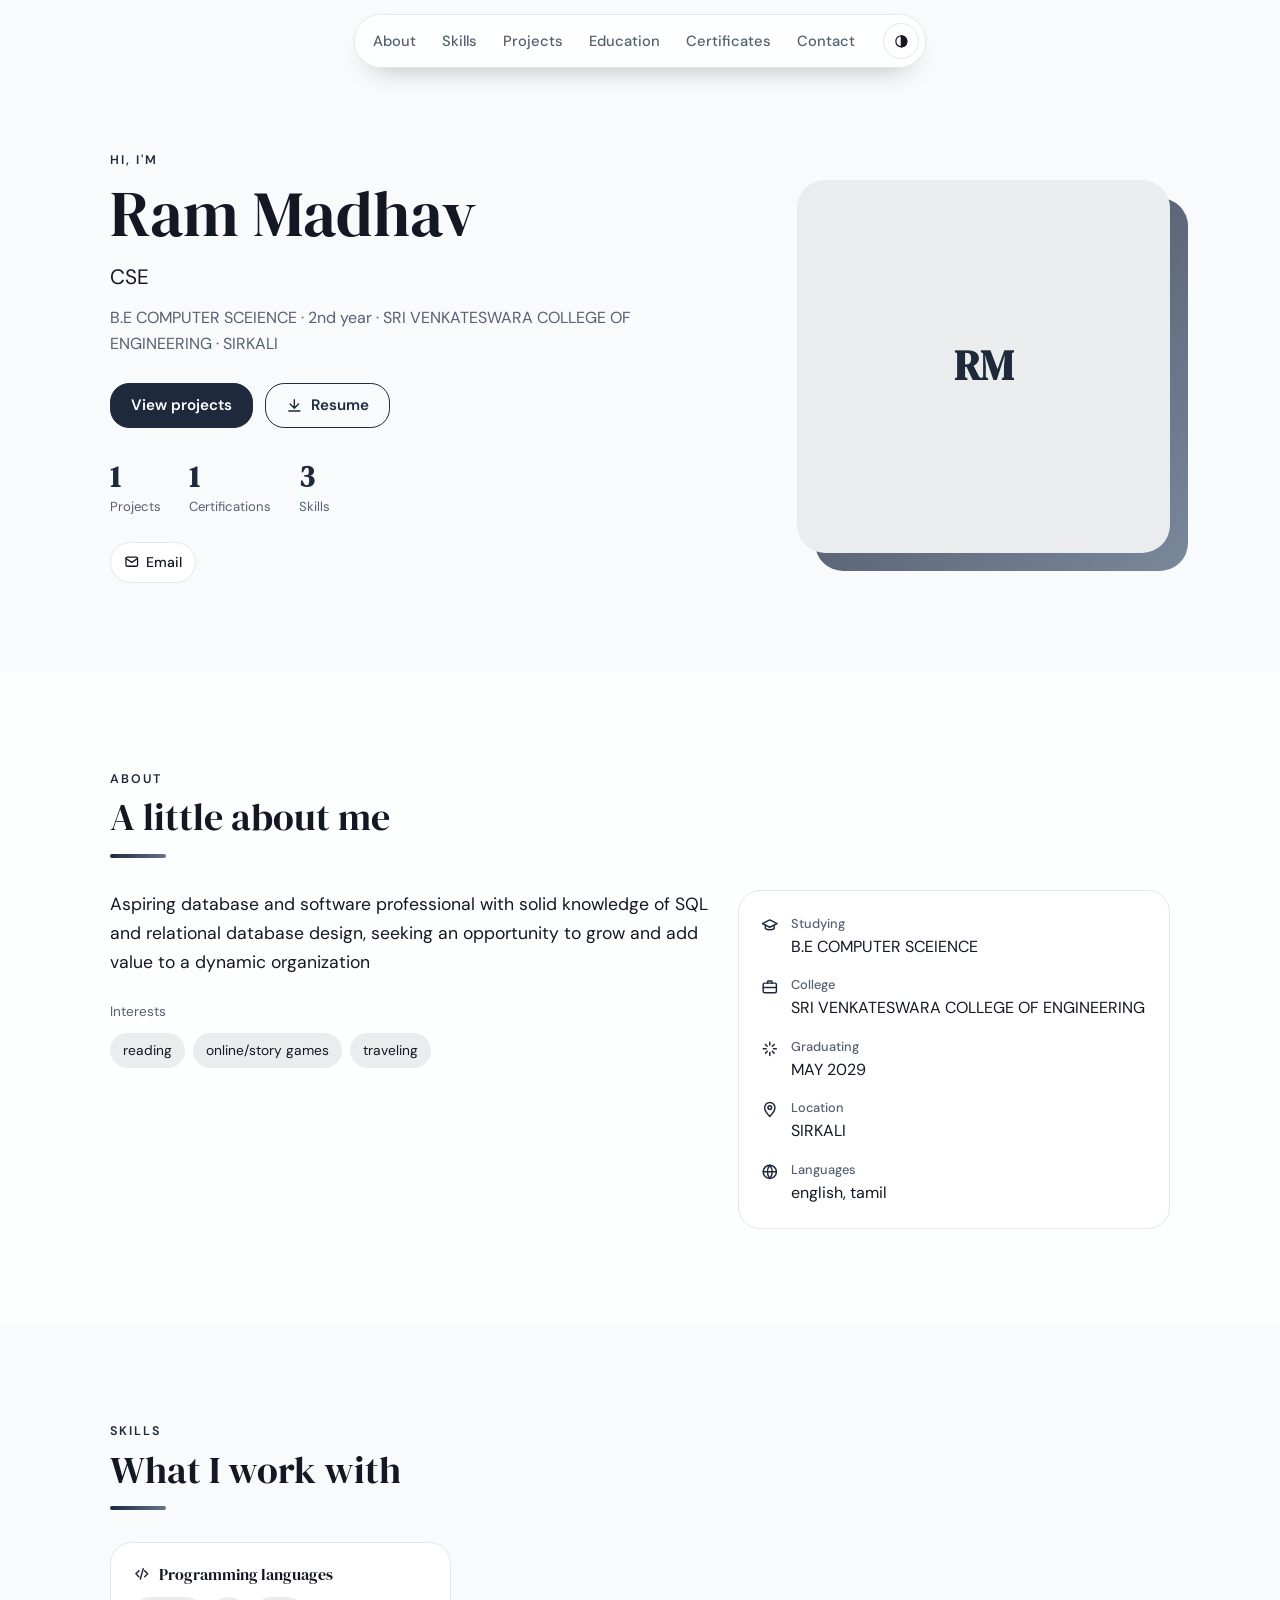
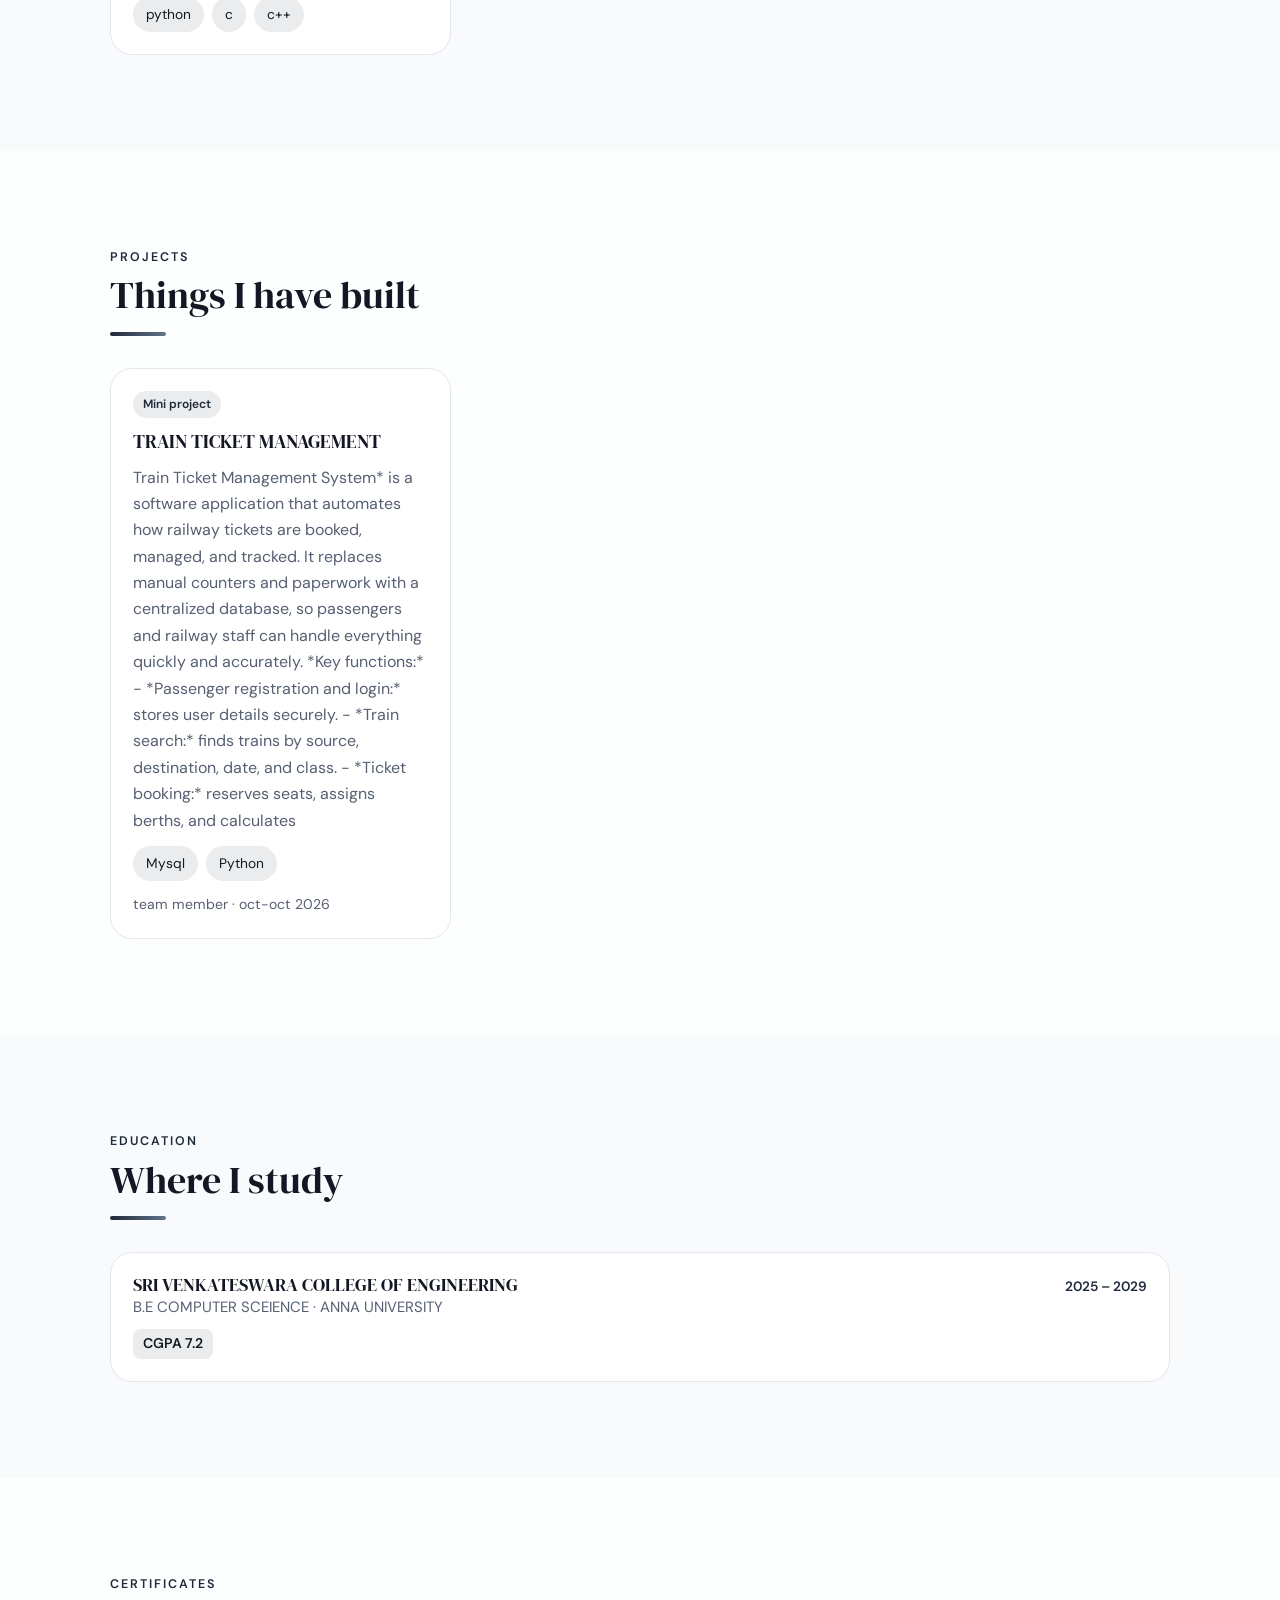
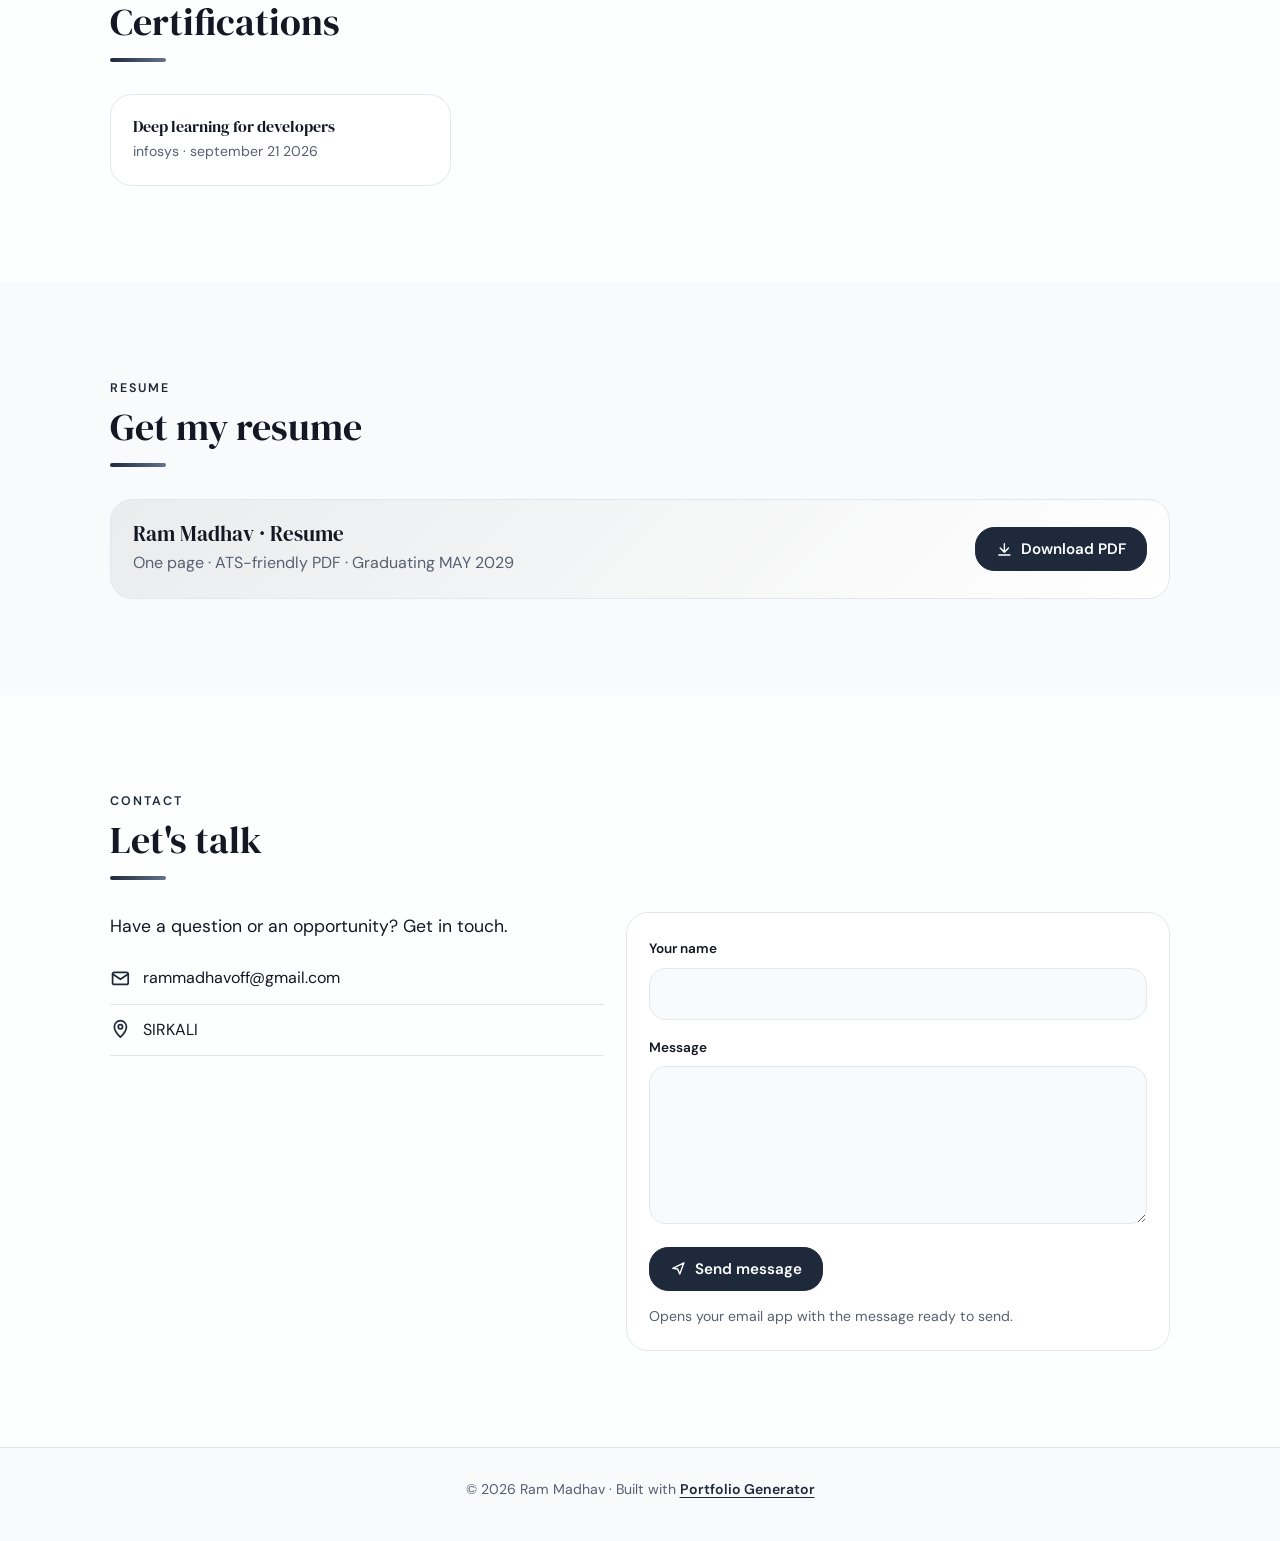
==== index.html @ f1095f07 "Add files via upload" ====
<!doctype html>
<html lang="en">
<head>
<meta charset="utf-8">
<meta name="viewport" content="width=device-width,initial-scale=1">
<title>Ram Madhav · Portfolio</title>
<meta name="description" content="CSE">
<meta name="author" content="Ram Madhav">
<meta property="og:type" content="website">
<meta property="og:title" content="Ram Madhav · Portfolio">
<meta property="og:description" content="CSE">
<meta property="og:url" content="https://mrrammadhav.github.io/portfolio/">
<link rel="canonical" href="https://mrrammadhav.github.io/portfolio/">
<meta name="theme-color" content="#1e293b">
<meta name="color-scheme" content="light">
<link rel="icon" href="data:image/svg+xml,%3Csvg%20xmlns%3D%22http%3A%2F%2Fwww.w3.org%2F2000%2Fsvg%22%20viewBox%3D%220%200%2064%2064%22%3E%3Crect%20width%3D%2264%22%20height%3D%2264%22%20rx%3D%2216%22%20fill%3D%22%231e293b%22%2F%3E%3Ctext%20x%3D%2232%22%20y%3D%2245%22%20font-family%3D%22Arial%2Csans-serif%22%20font-size%3D%2236%22%20font-weight%3D%22800%22%20fill%3D%22%23fff%22%20text-anchor%3D%22middle%22%3ER%3C%2Ftext%3E%3C%2Fsvg%3E">
<link rel="preconnect" href="https://fonts.googleapis.com">
<link rel="preconnect" href="https://fonts.gstatic.com" crossorigin>
<link rel="stylesheet" href="https://fonts.googleapis.com/css2?family=DM+Serif+Display&family=DM+Sans:wght@400;500;600;700&display=swap">
<link rel="stylesheet" href="css/style.css">
</head>
<body class="L-split N-pill A-tilt F-classic">
<header class="nav" id="nav"><a class="brand" href="#home">Ram Madhav</a><nav class="links" aria-label="Sections"><a href="#about"><svg class="i" viewBox="0 0 24 24" aria-hidden="true"><circle cx="12" cy="8" r="4"/><path d="M4 21c1.5-4 4.5-6 8-6s6.5 2 8 6"/></svg><span>About</span></a><a href="#skills"><svg class="i" viewBox="0 0 24 24" aria-hidden="true"><path d="M12 3v4M12 17v4M3 12h4M17 12h4M6 6l2.5 2.5M15.5 15.5L18 18M18 6l-2.5 2.5M8.5 15.5L6 18"/></svg><span>Skills</span></a><a href="#projects"><svg class="i" viewBox="0 0 24 24" aria-hidden="true"><path d="M3 7a2 2 0 0 1 2-2h4l2 2h8a2 2 0 0 1 2 2v8a2 2 0 0 1-2 2H5a2 2 0 0 1-2-2z"/></svg><span>Projects</span></a><a href="#education"><svg class="i" viewBox="0 0 24 24" aria-hidden="true"><path d="M2 9l10-5 10 5-10 5z"/><path d="M6 11v5c3 2 9 2 12 0v-5"/></svg><span>Education</span></a><a href="#certifications"><svg class="i" viewBox="0 0 24 24" aria-hidden="true"><circle cx="12" cy="9" r="6"/><path d="M8.5 14L7 22l5-3 5 3-1.5-8"/></svg><span>Certificates</span></a><a href="#contact"><svg class="i" viewBox="0 0 24 24" aria-hidden="true"><rect x="3" y="5" width="18" height="14" rx="2"/><path d="M3 7l9 6 9-6"/></svg><span>Contact</span></a></nav><div class="tools"><button class="ib tt" id="themeToggle" type="button" aria-label="Switch light or dark mode" title="Light / dark"><svg class="i" viewBox="0 0 24 24" aria-hidden="true"><circle cx="12" cy="12" r="9"/><path d="M12 3a9 9 0 0 1 0 18z" fill="currentColor"/></svg></button><button class="ib burger" id="burger" type="button" aria-label="Open menu" aria-expanded="false"><svg class="i" viewBox="0 0 24 24" aria-hidden="true"><path d="M4 7h16M4 12h16M4 17h16"/></svg></button></div></header>
<section id="home" class="hero"><div class="wrap hero-inner"><div class="hero-photo rv"><span class="initials">RM</span></div><div class="hero-text rv"><p class="eyebrow">Hi, I'm</p><h1>Ram Madhav</h1><p class="headline">CSE</p><p class="meta">B.E COMPUTER SCEIENCE · 2nd year · SRI VENKATESWARA COLLEGE OF ENGINEERING · SIRKALI</p><div class="ctas"><a class="btn primary" href="#projects">View projects</a><a class="btn ghost" href="assets/resume/Ram_Madhav_Resume.pdf" download><svg class="i" viewBox="0 0 24 24" aria-hidden="true"><path d="M12 4v12M6 10l6 6 6-6M4 20h16"/></svg>Resume</a></div></div><div class="hero-stats rv"><div class="stat"><b>1</b><span>Projects</span></div><div class="stat"><b>1</b><span>Certifications</span></div><div class="stat"><b>3</b><span>Skills</span></div></div><div class="hero-social rv"><a class="social" href="mailto:rammadhavoff@gmail.com" aria-label="Email"><svg class="i" viewBox="0 0 24 24" aria-hidden="true"><rect x="3" y="5" width="18" height="14" rx="2"/><path d="M3 7l9 6 9-6"/></svg><span>Email</span></a></div></div></section>
<main class="content">
<section id="about" class="sec"><div class="wrap"><div class="sh rv"><p class="eyebrow">About</p><h2>A little about me</h2></div><div class="sb"><div class="about"><div class="rv"><p class="lead">Aspiring database and software professional with solid knowledge of SQL and relational database design, seeking an opportunity to grow and add value to a dynamic organization</p><p class="label">Interests</p><ul class="chips"><li>reading</li><li>online/story games</li><li>traveling</li></ul></div><div class="card facts rv"><div class="fact"><svg class="i" viewBox="0 0 24 24" aria-hidden="true"><path d="M2 9l10-5 10 5-10 5z"/><path d="M6 11v5c3 2 9 2 12 0v-5"/></svg><div><b>Studying</b>B.E COMPUTER SCEIENCE</div></div><div class="fact"><svg class="i" viewBox="0 0 24 24" aria-hidden="true"><rect x="3" y="7" width="18" height="13" rx="2"/><path d="M9 7V5a1 1 0 0 1 1-1h4a1 1 0 0 1 1 1v2M3 13h18"/></svg><div><b>College</b>SRI VENKATESWARA COLLEGE OF ENGINEERING</div></div><div class="fact"><svg class="i" viewBox="0 0 24 24" aria-hidden="true"><path d="M12 3v4M12 17v4M3 12h4M17 12h4M6 6l2.5 2.5M15.5 15.5L18 18M18 6l-2.5 2.5M8.5 15.5L6 18"/></svg><div><b>Graduating</b>MAY 2029</div></div><div class="fact"><svg class="i" viewBox="0 0 24 24" aria-hidden="true"><path d="M12 21s-7-6.5-7-12a7 7 0 0 1 14 0c0 5.5-7 12-7 12z"/><circle cx="12" cy="9" r="2.5"/></svg><div><b>Location</b>SIRKALI</div></div><div class="fact"><svg class="i" viewBox="0 0 24 24" aria-hidden="true"><circle cx="12" cy="12" r="9"/><path d="M3 12h18M12 3a14 14 0 0 1 0 18M12 3a14 14 0 0 0 0 18"/></svg><div><b>Languages</b>english, tamil</div></div></div></div></div></div></section>
<section id="skills" class="sec"><div class="wrap"><div class="sh rv"><p class="eyebrow">Skills</p><h2>What I work with</h2></div><div class="sb"><div class="skillgroups"><div class="card rv"><h3><svg class="i" viewBox="0 0 24 24" aria-hidden="true"><path d="M8 8l-4 4 4 4M16 8l4 4-4 4M14 5l-4 14"/></svg>Programming languages</h3><ul class="chips"><li>python</li><li>c</li><li>c++</li></ul></div></div></div></div></section>
<section id="projects" class="sec"><div class="wrap"><div class="sh rv"><p class="eyebrow">Projects</p><h2>Things I have built</h2></div><div class="sb"><div class="grid"><article class="card proj rv" data-cat="mini-project"><div class="proj-top"><span class="tag">Mini project</span></div><h3>TRAIN TICKET MANAGEMENT</h3><p class="muted">Train Ticket Management System* is a software application that automates how railway tickets are booked, managed, and tracked. It replaces manual counters and paperwork with a centralized database, so passengers and railway staff can handle everything quickly and accurately.

*Key functions:*
- *Passenger registration and login:* stores user details securely.
- *Train search:* finds trains by source, destination, date, and class.
- *Ticket booking:* reserves seats, assigns berths, and calculates</p><ul class="chips"><li>Mysql</li><li>Python</li></ul><p class="small muted">team member · oct-oct 2026</p></article></div></div></div></section>
<section id="education" class="sec"><div class="wrap"><div class="sh rv"><p class="eyebrow">Education</p><h2>Where I study</h2></div><div class="sb"><div class="list"><article class="card entry rv"><div class="entry-head"><div><h3>SRI VENKATESWARA COLLEGE OF ENGINEERING</h3><p class="org">B.E COMPUTER SCEIENCE · ANNA UNIVERSITY</p></div><span class="when">2025 – 2029</span></div><span class="score">CGPA 7.2</span></article></div></div></div></section>
<section id="certifications" class="sec"><div class="wrap"><div class="sh rv"><p class="eyebrow">Certificates</p><h2>Certifications</h2></div><div class="sb"><div class="grid"><article class="card cert rv"><h3>Deep learning for developers</h3><p class="small muted">infosys · september 21 2026</p></article></div></div></div></section>
<section id="resume" class="sec"><div class="wrap"><div class="sh rv"><p class="eyebrow">Resume</p><h2>Get my resume</h2></div><div class="sb"><div class="card resume-card rv"><div><h3>Ram Madhav · Resume</h3><p class="muted">One page · ATS-friendly PDF · Graduating MAY 2029</p></div><div class="ctas" style="margin:0"><a class="btn primary" href="assets/resume/Ram_Madhav_Resume.pdf" download><svg class="i" viewBox="0 0 24 24" aria-hidden="true"><path d="M12 4v12M6 10l6 6 6-6M4 20h16"/></svg>Download PDF</a></div></div></div></div></section>
<section id="contact" class="sec"><div class="wrap"><div class="sh rv"><p class="eyebrow">Contact</p><h2>Let's talk</h2></div><div class="sb"><div class="contact"><div class="rv"><p class="lead" style="margin-bottom:12px">Have a question or an opportunity? Get in touch.</p><div class="cline"><svg class="i" viewBox="0 0 24 24" aria-hidden="true"><rect x="3" y="5" width="18" height="14" rx="2"/><path d="M3 7l9 6 9-6"/></svg><span><a href="mailto:rammadhavoff@gmail.com">rammadhavoff@gmail.com</a></span></div><div class="cline"><svg class="i" viewBox="0 0 24 24" aria-hidden="true"><path d="M12 21s-7-6.5-7-12a7 7 0 0 1 14 0c0 5.5-7 12-7 12z"/><circle cx="12" cy="9" r="2.5"/></svg><span>SIRKALI</span></div></div><form class="card cf rv" id="cform" data-to="rammadhavoff@gmail.com"><div><label for="cf-n">Your name</label><input id="cf-n" name="name" autocomplete="name" required></div><div><label for="cf-m">Message</label><textarea id="cf-m" name="message" rows="5" required></textarea></div><button class="btn primary" type="submit"><svg class="i" viewBox="0 0 24 24" aria-hidden="true"><path d="M4 12l16-8-6 16-3-7z"/></svg>Send message</button><p class="small muted">Opens your email app with the message ready to send.</p></form></div></div></div></section>
</main>
<footer class="foot"><div class="wrap">© <span id="yr"></span> Ram Madhav · Built with <a href="https://hemasri-kalaiselvan.github.io/portfolio-generator/" target="_blank" rel="noopener">Portfolio Generator</a></div></footer>
<a href="#home" class="totop" id="totop" aria-label="Back to top"><svg class="i" viewBox="0 0 24 24" aria-hidden="true"><path d="M12 19V5M6 11l6-6 6 6"/></svg></a>
<script src="js/main.js"></script>

</body>
</html>
---- css/style.css ----
/* Ram Madhav · Portfolio · design split.slate.classic.pill.tilt */
:root{--hf:'DM Serif Display',system-ui,sans-serif;--bf:'DM Sans',system-ui,sans-serif;--hw:400;--track:0;--hcase:none;--radius:16px;--accent:#1e293b;--accent2:#64748b;--bg:#f8fafc;--surface:#ffffff;--text:#141824;--muted:#566072;--line:#e3e6ef;--on-accent:#ffffff;--soft:color-mix(in srgb,var(--accent) 9%,var(--surface));color-scheme:light;}
:root[data-theme="dark"]{--accent:#e2e8f0;--accent2:#94a3b8;--bg:#0b0f17;--surface:#161c28;--text:#eceef7;--muted:#a3aabd;--line:rgba(255,255,255,.10);--on-accent:#0b0f17;--soft:color-mix(in srgb,var(--accent) 16%,var(--surface));color-scheme:dark;}

*{box-sizing:border-box}
html{scroll-behavior:smooth;-webkit-text-size-adjust:100%}
body{margin:0;background:var(--bg);color:var(--text);font:16px/1.65 var(--bf);transition:background-color .3s,color .3s}
body.lock{overflow:hidden}
img{max-width:100%;display:block}
a{color:inherit;text-decoration:none}
h1,h2,h3,p,li,.org,.when,.tag,.social span,.chips li,.hl-item b{overflow-wrap:anywhere}
h1,h2,h3{font-family:var(--hf);font-weight:var(--hw);letter-spacing:var(--track);line-height:1.15;margin:0}
p{margin:0}
.i{width:1.1em;height:1.1em;fill:none;stroke:currentColor;stroke-width:2;stroke-linecap:round;stroke-linejoin:round;flex:none;transition:transform .25s}
.wrap{max-width:1100px;margin:0 auto;padding:0 20px}
section{scroll-margin-top:76px}
.sec{padding:clamp(56px,9vw,96px) 0}
.sh{margin-bottom:32px}
.eyebrow{font-size:.78rem;font-weight:600;letter-spacing:.16em;text-transform:uppercase;color:var(--accent)}
.sh h2{font-size:clamp(1.7rem,4vw,2.4rem);margin-top:6px;text-transform:var(--hcase)}
.muted{color:var(--muted)}
.small{font-size:.88rem}
.lead{font-size:1.1rem}
.card{position:relative;background:var(--surface);border:1px solid var(--line);border-radius:var(--radius);padding:22px;transition:transform .3s,box-shadow .3s,border-color .3s,background-color .3s}
.grid{display:grid;grid-template-columns:repeat(auto-fill,minmax(min(100%,300px),1fr));gap:18px}
.chips{display:flex;flex-wrap:wrap;gap:8px;list-style:none;padding:0;margin:0}
.chips li{padding:5px 12px;border-radius:999px;background:var(--soft);font-size:.86rem;border:1px solid transparent;transition:.25s}
.btn{position:relative;overflow:hidden;display:inline-flex;align-items:center;gap:8px;padding:12px 20px;border-radius:calc(var(--radius) * .6 + 6px);font:600 .95rem/1.2 var(--bf);border:1.5px solid var(--accent);cursor:pointer;transition:transform .2s,box-shadow .25s,background-color .25s,color .25s}
.btn.primary{background:var(--accent);color:var(--on-accent)}
.btn.ghost{background:transparent;color:var(--accent)}
.btn:active{transform:scale(.97)}
.ripple{position:absolute;width:12px;height:12px;border-radius:50%;background:currentColor;opacity:.35;transform:translate(-50%,-50%) scale(0);animation:rip .6s ease-out forwards;pointer-events:none}
@keyframes rip{to{transform:translate(-50%,-50%) scale(30);opacity:0}}
.hero{padding:clamp(100px,14vw,150px) 0 clamp(56px,8vw,90px)}
.hero-photo{margin:8px 0 26px 8px;width:clamp(120px,22vw,170px);aspect-ratio:1;border-radius:50%;overflow:hidden;background:var(--soft);display:grid;place-items:center;box-shadow:0 0 0 6px var(--surface),0 0 0 8px var(--accent)}
.hero-photo img{width:100%;height:100%;object-fit:cover}
.initials{font-family:var(--hf);font-size:2.6rem;font-weight:700;color:var(--accent)}
.hero h1{font-size:clamp(2.3rem,7vw,4rem);margin:6px 0 10px}
.headline{font-size:clamp(1.05rem,2.4vw,1.3rem)}
.meta{color:var(--muted);margin-top:10px}
.badge{display:inline-flex;align-items:center;gap:8px;margin-top:16px;padding:6px 12px;border-radius:999px;background:var(--soft);font-size:.86rem;font-weight:600}
.badge .dot{width:8px;height:8px;border-radius:50%;background:#22c55e;box-shadow:0 0 0 4px rgba(34,197,94,.2);animation:pulse 2s infinite}
@keyframes pulse{50%{box-shadow:0 0 0 8px rgba(34,197,94,0)}}
.ctas{display:flex;flex-wrap:wrap;gap:12px;margin-top:26px}
.hero-stats{display:flex;flex-wrap:wrap;gap:28px;margin-top:34px}
.stat b{display:block;font-family:var(--hf);font-size:1.8rem;color:var(--accent);line-height:1.1}
.stat span{font-size:.82rem;color:var(--muted)}
.hero-social,.profiles{display:flex;flex-wrap:wrap;gap:10px;margin-top:22px}
.social{display:inline-flex;align-items:center;gap:7px;padding:8px 13px;border-radius:999px;border:1px solid var(--line);background:var(--surface);font-size:.88rem;font-weight:500;transition:.25s}
.social:hover{border-color:var(--accent);color:var(--accent)}
.about{display:grid;gap:24px}
@media(min-width:820px){.about{grid-template-columns:1.4fr 1fr}}
.facts{display:grid;gap:14px;align-content:start}
.fact{display:flex;gap:12px;align-items:flex-start}
.fact .i{color:var(--accent);margin-top:4px}
.fact b{display:block;font-size:.8rem;color:var(--muted);font-weight:500}
.label{font-size:.85rem;color:var(--muted);margin:24px 0 10px}
.skillgroups{display:grid;gap:18px;grid-template-columns:repeat(auto-fill,minmax(min(100%,260px),1fr))}
.skillgroups h3{font-size:1rem;margin-bottom:14px;display:flex;gap:8px;align-items:center}
.skillgroups h3 .i{color:var(--accent)}
.filters{display:flex;flex-wrap:wrap;gap:8px;margin-bottom:22px}
.filters button{font:500 .88rem var(--bf);padding:7px 14px;border-radius:999px;border:1px solid var(--line);background:var(--surface);color:var(--text);cursor:pointer;transition:.2s}
.filters button.active,.filters button:hover{background:var(--accent);color:var(--on-accent);border-color:var(--accent)}
.proj{display:flex;flex-direction:column;gap:12px}
.proj[hidden]{display:none}
.proj-top{display:flex;justify-content:space-between;gap:8px;align-items:center}
.tag{font-size:.75rem;font-weight:600;padding:4px 10px;border-radius:999px;background:var(--soft);color:var(--accent)}
.star{font-size:.78rem;font-weight:700;color:var(--accent2)}
.proj h3{font-size:1.2rem}
.outcome{display:flex;gap:8px;font-weight:500;font-size:.93rem}
.outcome .i{color:var(--accent2);margin-top:4px}
.plinks{display:flex;flex-wrap:wrap;gap:16px;margin-top:auto;padding-top:4px}
.plinks a,.verify{display:inline-flex;gap:6px;align-items:center;font-weight:600;font-size:.9rem;color:var(--accent)}
.list{display:grid;gap:16px}
.entry-head{display:flex;flex-wrap:wrap;justify-content:space-between;gap:6px 16px;align-items:baseline}
.entry h3{font-size:1.1rem}
.org{color:var(--muted);font-size:.93rem}
.when{font-size:.85rem;font-weight:600;color:var(--accent);white-space:nowrap}
.score{display:inline-block;margin-top:10px;font-weight:600;font-size:.88rem;padding:3px 10px;border-radius:8px;background:var(--soft)}
.bullets{margin:12px 0 0;padding-left:20px}
.bullets li{margin:4px 0}
.verify{margin-top:12px}
.cert h3{font-size:1.02rem;margin-bottom:4px}
.hl{display:grid;gap:18px;grid-template-columns:repeat(auto-fill,minmax(min(100%,340px),1fr))}
.gt{font-size:1.05rem;margin-bottom:6px;display:flex;align-items:center;gap:8px}
.gt .i{color:var(--accent)}
.hl-item{padding:12px 0;border-bottom:1px solid var(--line)}
.hl-item:last-child{border-bottom:0;padding-bottom:0}
.hl-item b,.hl-item span{display:block}
.hl-item p{margin-top:4px}
.pubs{list-style:none;margin:0;padding:0;display:grid;gap:14px}
.pub{display:flex;flex-direction:column;gap:6px}
.pubs.clip>.pub:nth-child(n+11){display:none}
.pub-top{display:flex;flex-wrap:wrap;gap:8px;align-items:center}
.pub-top .when{margin-right:auto}
.pub-t{font-weight:600;font-size:1.04rem;line-height:1.4}
.me{color:var(--text);font-weight:700}
.idx{font-size:.72rem;font-weight:700;padding:3px 8px;border-radius:6px;border:1px solid color-mix(in srgb,var(--accent2) 50%,transparent);color:var(--accent2)}
.metrics{display:flex;flex-wrap:wrap;gap:10px 26px;align-items:baseline;margin-bottom:24px;font-size:.92rem;color:var(--muted)}
.metrics b{font-family:var(--hf);font-size:1.5rem;color:var(--accent);margin-right:6px}
.more-wrap{text-align:center;margin-top:22px}
.subtle-link{display:inline-flex;gap:6px;align-items:center;color:var(--accent);font-weight:600;font-size:.92rem;margin-top:18px}
.subh{font-size:1.1rem;margin-bottom:16px;display:flex;gap:8px;align-items:center}
.subh .i{color:var(--accent)}
.status{font-size:.78rem;font-weight:700;color:var(--accent2)}
.cnt{font-size:.75rem;font-weight:700;padding:2px 8px;border-radius:99px;background:var(--soft);color:var(--accent);margin-left:auto}
.prose .lead+.lead{margin-top:14px}
[hidden]{display:none!important}
.resume-card{display:flex;flex-wrap:wrap;align-items:center;justify-content:space-between;gap:20px;background:linear-gradient(135deg,var(--soft),var(--surface))}
.resume-card h3{font-size:1.3rem;margin-bottom:4px}
.contact{display:grid;gap:22px}
@media(min-width:820px){.contact{grid-template-columns:1fr 1.1fr}}
.cline{display:flex;gap:12px;align-items:center;padding:12px 0;border-bottom:1px solid var(--line);overflow-wrap:anywhere}
.cline .i{color:var(--accent);width:1.3em;height:1.3em}
.cline a:hover{color:var(--accent)}
.cf{display:grid;gap:14px;align-content:start}
.cf label{font-size:.85rem;font-weight:600}
.cf input,.cf textarea{width:100%;font:inherit;padding:12px 14px;border-radius:calc(var(--radius) * .5 + 6px);border:1px solid var(--line);background:var(--bg);color:var(--text);outline:none;margin-top:6px}
.cf input:focus,.cf textarea:focus{border-color:var(--accent);box-shadow:0 0 0 3px var(--soft)}
.cf .btn{justify-self:start}
.foot{padding:30px 0 40px;text-align:center;color:var(--muted);font-size:.88rem;border-top:1px solid var(--line)}
.totop{position:fixed;right:18px;bottom:18px;width:44px;height:44px;border-radius:50%;display:grid;place-items:center;background:var(--accent);color:var(--on-accent);opacity:0;transform:translateY(12px);pointer-events:none;transition:.3s;z-index:40}
.totop.show{opacity:1;transform:none;pointer-events:auto}
.rv{opacity:0;transform:var(--rv,translateY(20px));transition:opacity .7s ease,transform .7s cubic-bezier(.2,.7,.2,1)}
.rv.in{opacity:1;transform:none}
.nav{z-index:50;display:flex;align-items:center;gap:12px}
.nav::before{content:"";position:absolute;inset:0;z-index:-1;border-radius:inherit;transition:.3s}
.brand{position:relative;z-index:2;font-family:var(--hf);font-weight:800;font-size:1.15rem;letter-spacing:-.02em;white-space:nowrap;overflow:hidden;text-overflow:ellipsis;min-width:0;max-width:calc(100vw - 140px)}
.foot a{color:var(--accent);font-weight:600;text-decoration:underline;text-underline-offset:3px}
.foot a:hover{text-decoration-thickness:2px}
.links{display:flex;gap:2px}
.links a{display:inline-flex;align-items:center;gap:7px;padding:8px 12px;border-radius:999px;font-size:.92rem;font-weight:500;color:var(--muted);transition:.2s}
.links a:hover,.links a.active{color:var(--accent);background:var(--soft)}
.links a .i{display:none}
.tools{position:relative;z-index:2;display:flex;gap:6px;margin-left:auto}
.ib{width:40px;height:40px;border-radius:50%;display:grid;place-items:center;border:1px solid var(--line);background:var(--surface);color:var(--text);cursor:pointer;transition:.2s}
.ib:hover{border-color:var(--accent);color:var(--accent)}
.burger{display:none}
body .nav.open .links{position:fixed;inset:0;z-index:1;display:flex;flex-direction:column;align-items:center;justify-content:center;gap:4px;background:var(--bg);transform:none;width:auto;max-width:none;padding:0;border:0;border-radius:0;box-shadow:none;animation:navfade .25s}
body .nav.open .links a{width:auto;height:auto;font-size:1.25rem;padding:12px 22px;color:var(--text);background:none;transform:none;flex-direction:row;border-radius:999px;animation:navup .4s backwards}
body .nav.open .links a:nth-child(2){animation-delay:.04s}body .nav.open .links a:nth-child(3){animation-delay:.08s}body .nav.open .links a:nth-child(4){animation-delay:.12s}body .nav.open .links a:nth-child(5){animation-delay:.16s}body .nav.open .links a:nth-child(6){animation-delay:.2s}body .nav.open .links a:nth-child(7){animation-delay:.24s}body .nav.open .links a:nth-child(8){animation-delay:.28s}body .nav.open .links a:nth-child(9){animation-delay:.32s}
body .nav.open .links a .i{display:inline;color:var(--accent)}
body .nav.open .links a span{position:static;opacity:1;transform:none;background:none;border:0;padding:0;font-size:inherit;color:inherit;display:inline}
body .nav.open .links a.active{color:var(--accent)}
@keyframes navfade{from{opacity:0}}
@keyframes navup{from{opacity:0;transform:translateY(14px)}}
@media (prefers-reduced-motion:reduce){*{animation:none!important;transition:none!important;scroll-behavior:auto!important}.rv{opacity:1;transform:none}}
@media print{.nav,.totop,.cf{display:none}.rv{opacity:1;transform:none}}

.N-pill .nav{position:fixed;top:14px;left:12px;right:12px;margin:0 auto;width:fit-content;max-width:calc(100% - 24px);padding:6px;border-radius:999px;border:1px solid var(--line);box-shadow:0 12px 30px -18px rgba(0,0,0,.45)}
.N-pill .nav::before{background:color-mix(in srgb,var(--surface) 86%,transparent);backdrop-filter:blur(14px);-webkit-backdrop-filter:blur(14px)}
.N-pill .brand{display:none}
.N-pill .links{position:relative;z-index:2;overflow-x:auto;scrollbar-width:none;min-width:0}
.N-pill .links::-webkit-scrollbar{display:none}
.N-pill .links a{white-space:nowrap}
.N-pill .tools{margin-left:4px}
.N-pill .ib{width:36px;height:36px}
.L-split{--radius:22px}
.L-split .hero-photo{width:min(72%,360px);border-radius:28px;box-shadow:none;background:none;overflow:visible;position:relative;isolation:isolate;margin:0 0 34px}
.L-split .hero-photo::before{content:"";position:absolute;inset:18px -18px -18px 18px;border-radius:28px;background:linear-gradient(135deg,var(--accent),var(--accent2));opacity:.85;z-index:-1}
.L-split .hero-photo img,.L-split .hero-photo .initials{width:100%;height:100%;border-radius:28px;background:var(--soft);display:grid;place-items:center}
@media(min-width:820px){
 .L-split .hero-inner{display:grid;grid-template-columns:1.25fr .75fr;grid-template-areas:"text photo" "stats photo" "social photo";column-gap:64px;align-items:center}
 .L-split .hero-text{grid-area:text}.L-split .hero-photo{grid-area:photo;width:100%;margin:0}
 .L-split .hero-stats{grid-area:stats}.L-split .hero-social{grid-area:social}
}
.L-split .sh h2::after{content:"";display:block;width:56px;height:4px;border-radius:4px;background:linear-gradient(90deg,var(--accent),var(--accent2));margin-top:14px}
.L-split .content>.sec:nth-child(odd){background:color-mix(in srgb,var(--surface) 70%,var(--bg))}
.A-tilt{--rv:perspective(900px) rotateX(12deg) translateY(30px)}
.A-tilt .card:not(.rv){transition:transform .15s ease-out,box-shadow .3s,border-color .3s,background-color .3s}
.A-tilt .card:hover{box-shadow:0 30px 50px -30px rgba(0,0,0,.45);background-image:radial-gradient(420px circle at var(--mx,50%) var(--my,50%),color-mix(in srgb,var(--accent) 13%,transparent),transparent 60%)}
.A-tilt .btn:hover{transform:translateY(-2px) scale(1.03)}
.A-tilt .chips li:hover{transform:scale(1.08) rotate(-2deg);background:var(--accent);color:var(--on-accent)}
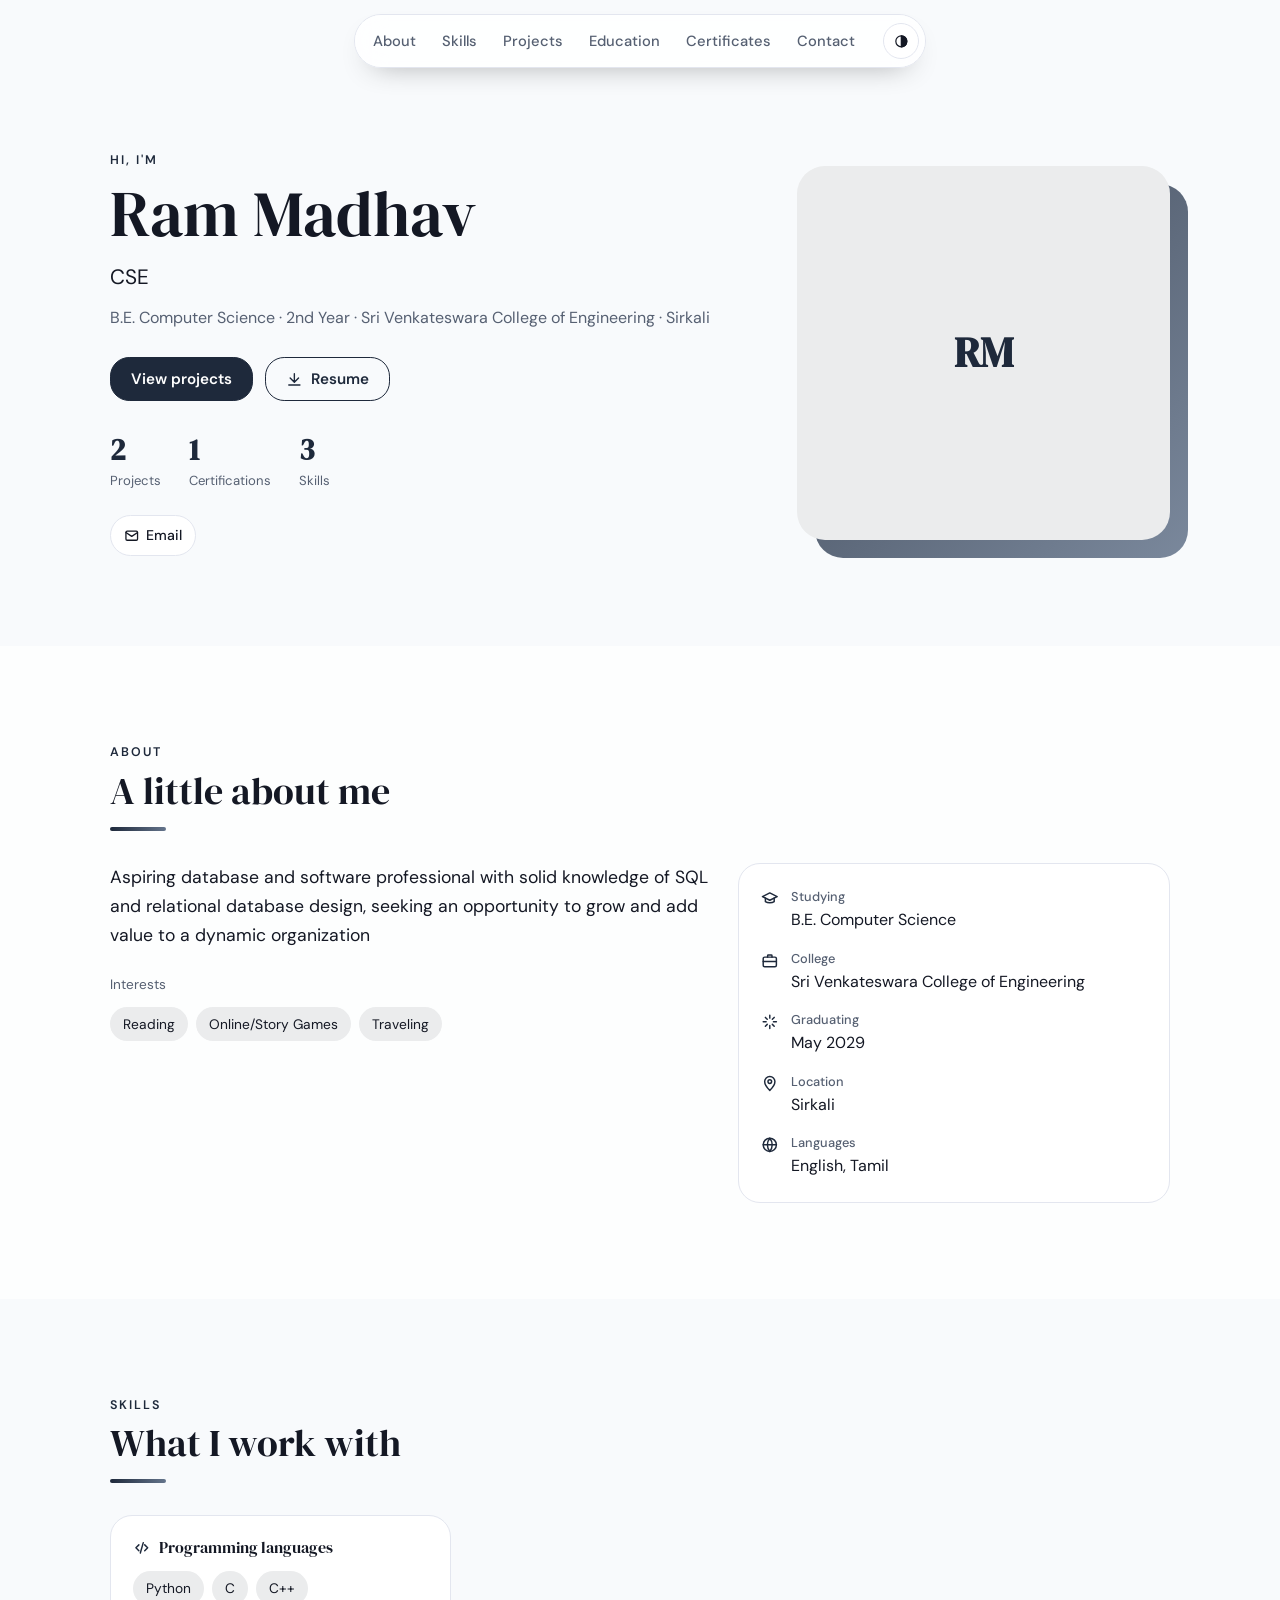
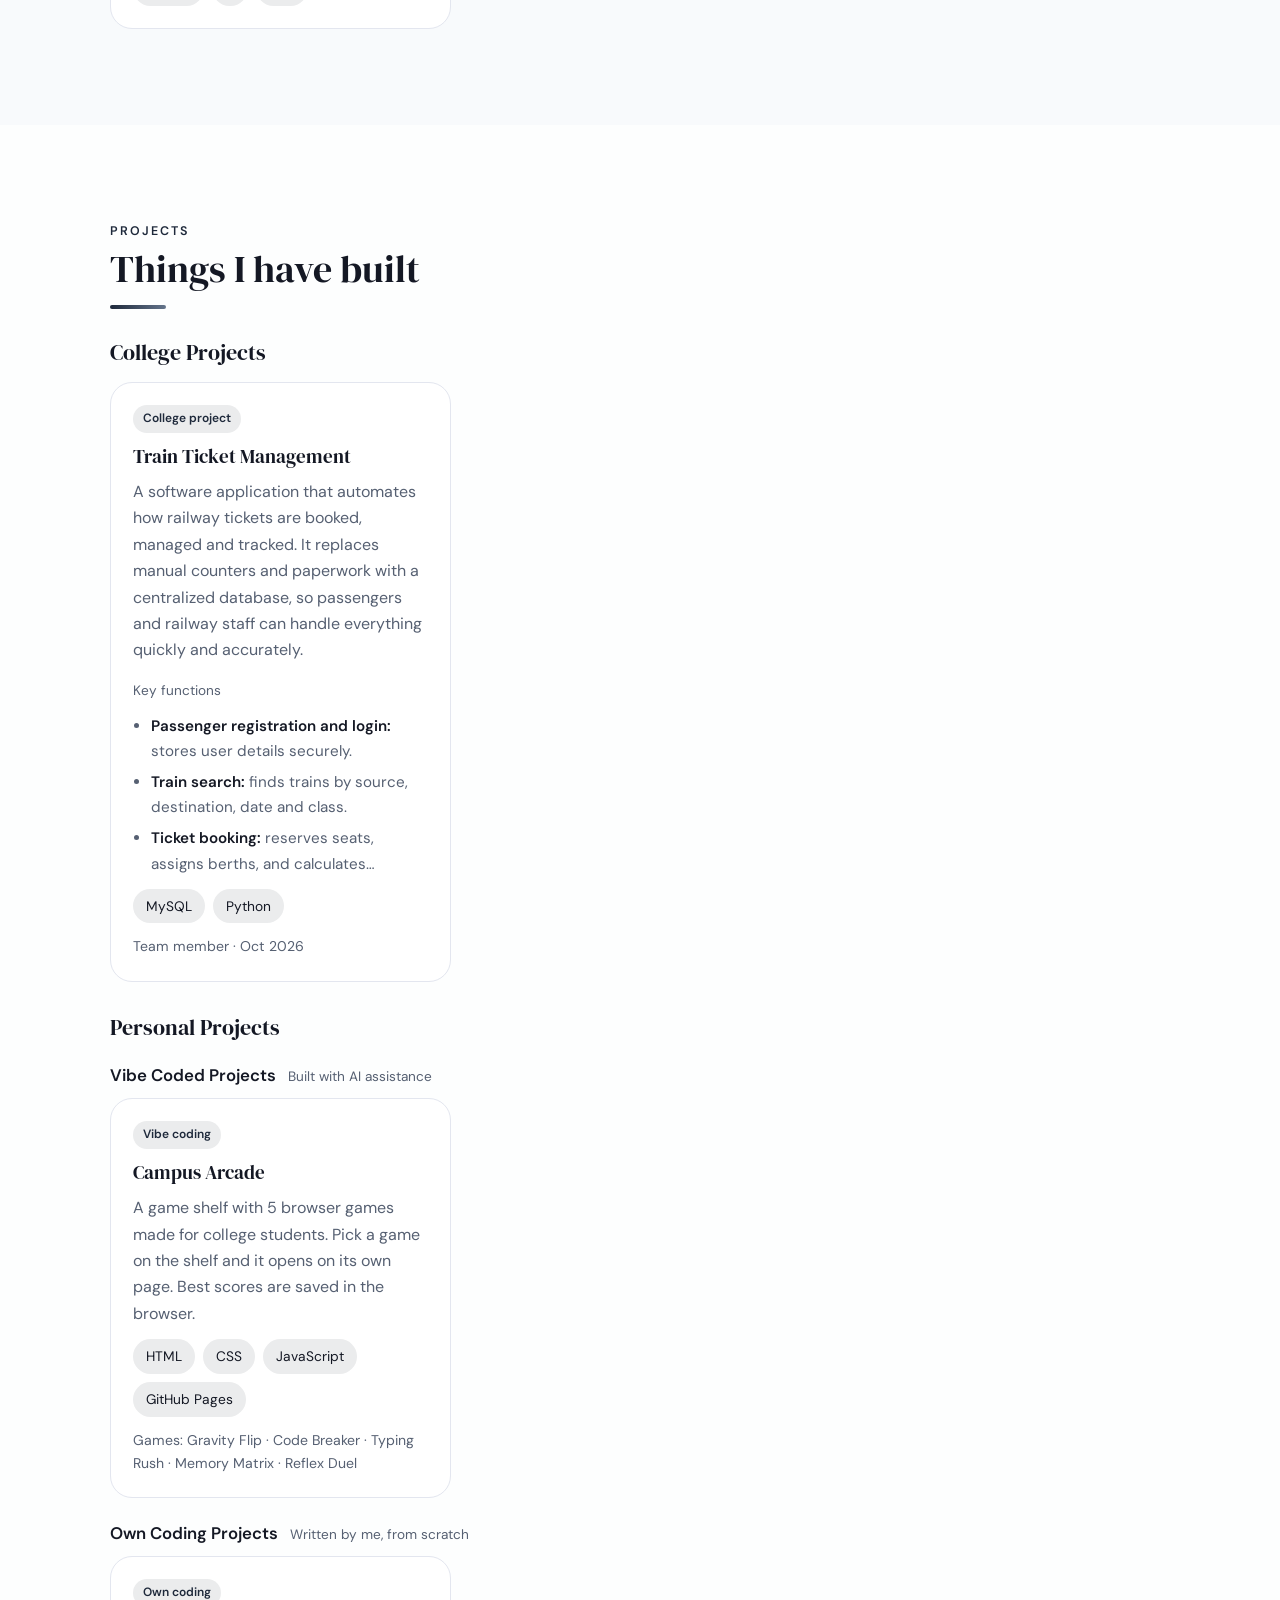
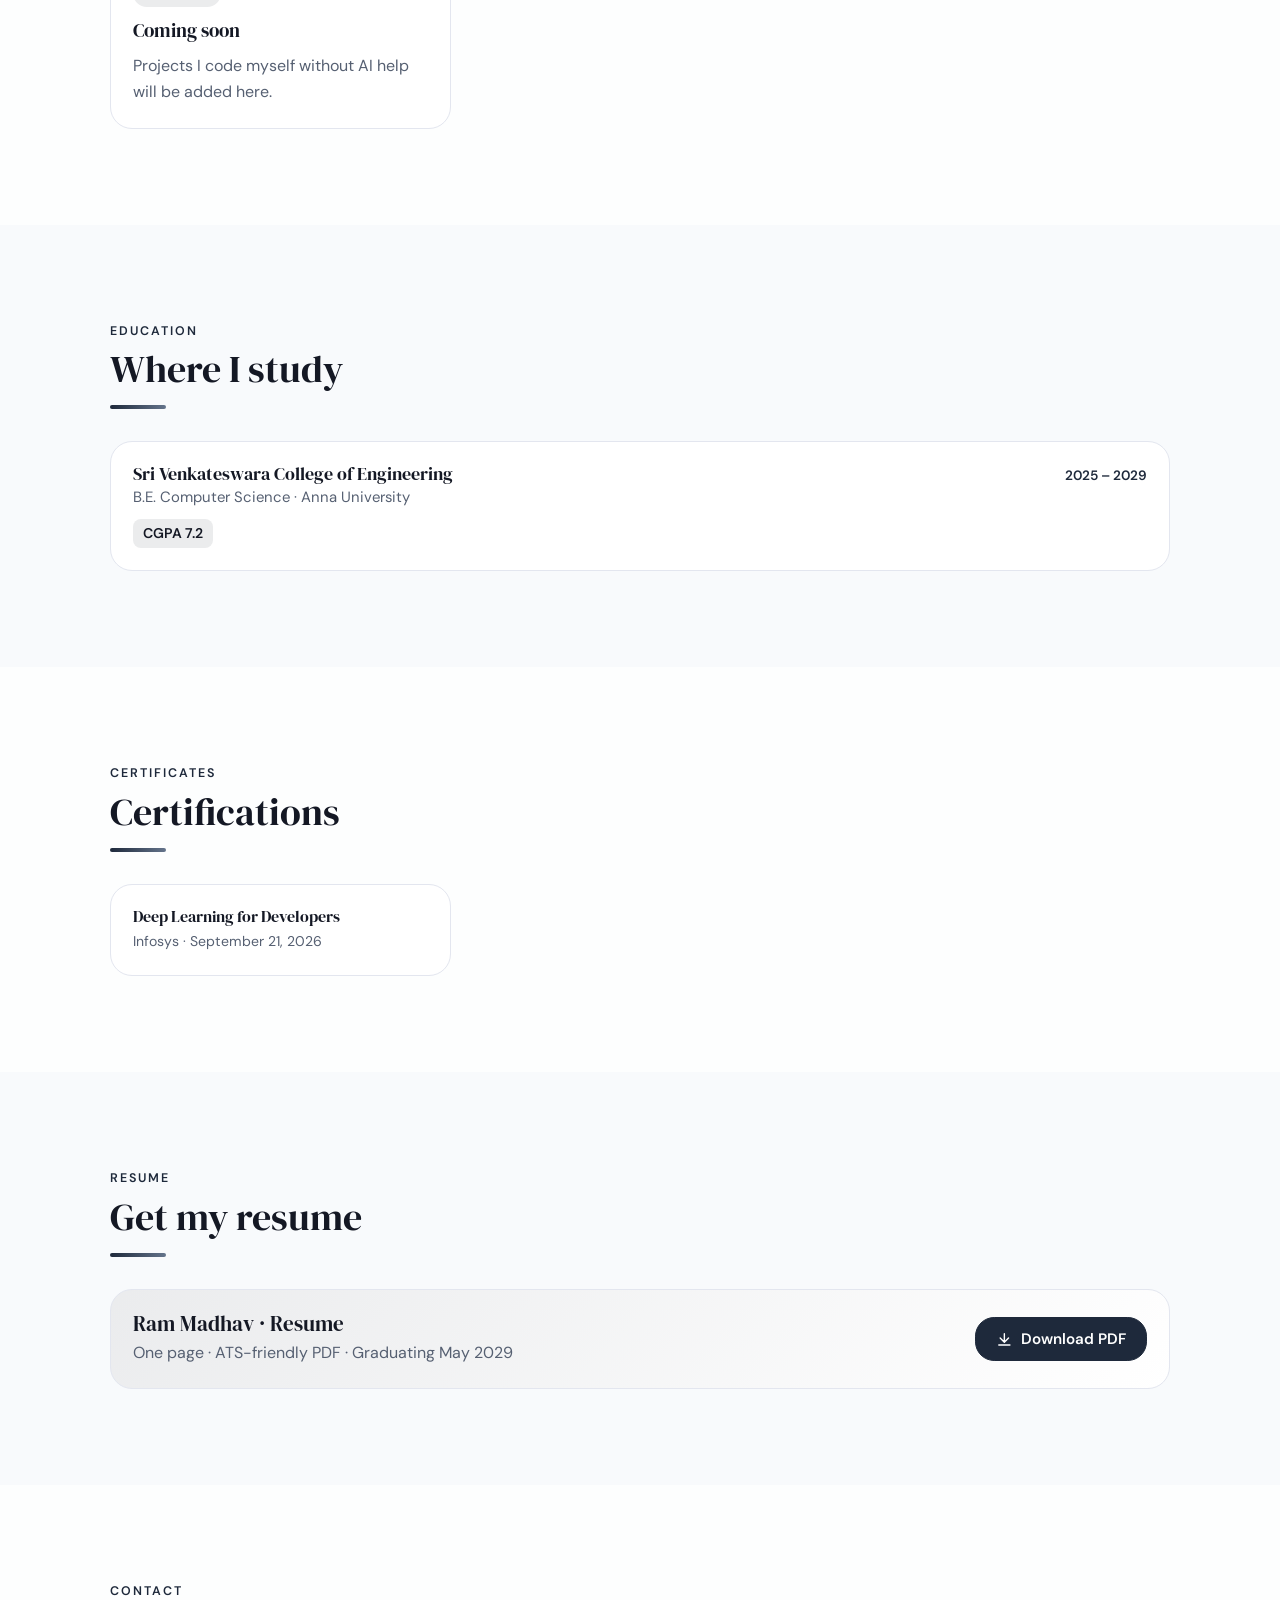
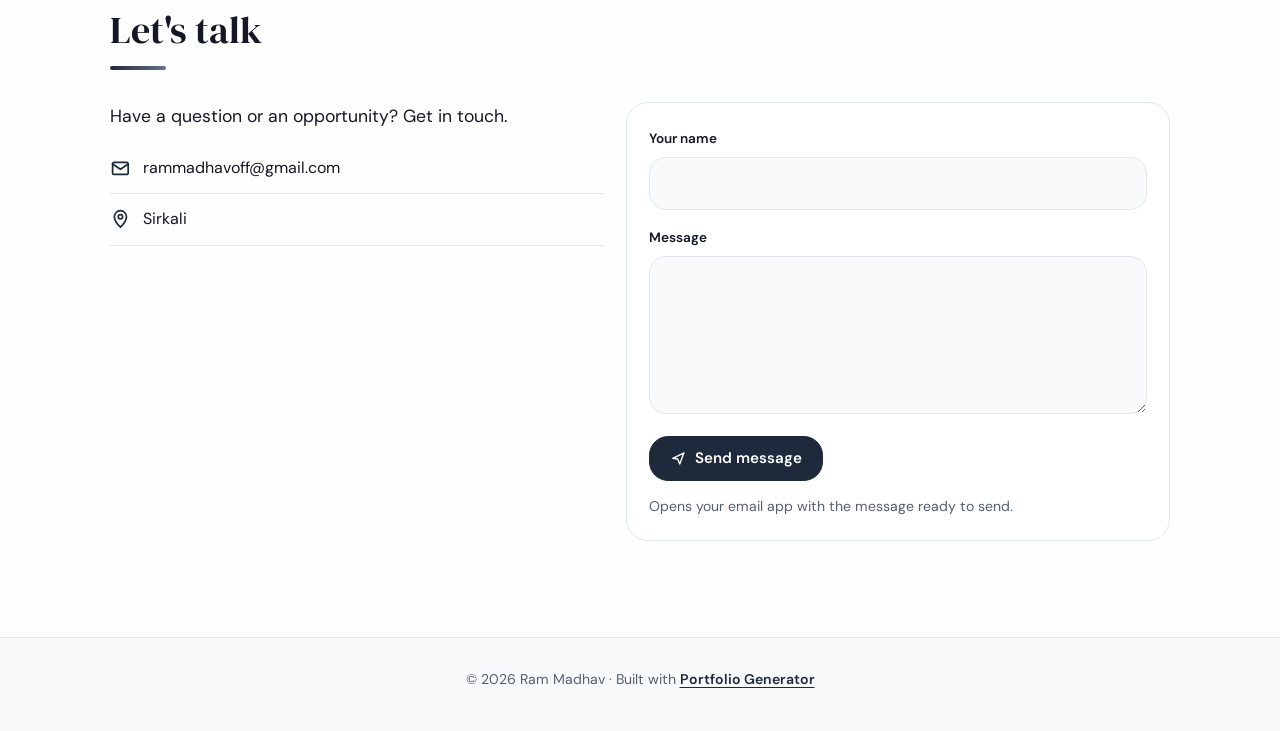
==== commit cb637a86: "Add files via upload" ====
--- a/index.html
+++ b/index.html
@@ -4,7 +4,7 @@
 <meta charset="utf-8">
 <meta name="viewport" content="width=device-width,initial-scale=1">
 <title>Ram Madhav · Portfolio</title>
-<meta name="description" content="CSE">
+<meta name="description" content="Ram Madhav, B.E. Computer Science student. Projects, skills and certifications.">
 <meta name="author" content="Ram Madhav">
 <meta property="og:type" content="website">
 <meta property="og:title" content="Ram Madhav · Portfolio">
@@ -21,20 +21,23 @@
 </head>
 <body class="L-split N-pill A-tilt F-classic">
 <header class="nav" id="nav"><a class="brand" href="#home">Ram Madhav</a><nav class="links" aria-label="Sections"><a href="#about"><svg class="i" viewBox="0 0 24 24" aria-hidden="true"><circle cx="12" cy="8" r="4"/><path d="M4 21c1.5-4 4.5-6 8-6s6.5 2 8 6"/></svg><span>About</span></a><a href="#skills"><svg class="i" viewBox="0 0 24 24" aria-hidden="true"><path d="M12 3v4M12 17v4M3 12h4M17 12h4M6 6l2.5 2.5M15.5 15.5L18 18M18 6l-2.5 2.5M8.5 15.5L6 18"/></svg><span>Skills</span></a><a href="#projects"><svg class="i" viewBox="0 0 24 24" aria-hidden="true"><path d="M3 7a2 2 0 0 1 2-2h4l2 2h8a2 2 0 0 1 2 2v8a2 2 0 0 1-2 2H5a2 2 0 0 1-2-2z"/></svg><span>Projects</span></a><a href="#education"><svg class="i" viewBox="0 0 24 24" aria-hidden="true"><path d="M2 9l10-5 10 5-10 5z"/><path d="M6 11v5c3 2 9 2 12 0v-5"/></svg><span>Education</span></a><a href="#certifications"><svg class="i" viewBox="0 0 24 24" aria-hidden="true"><circle cx="12" cy="9" r="6"/><path d="M8.5 14L7 22l5-3 5 3-1.5-8"/></svg><span>Certificates</span></a><a href="#contact"><svg class="i" viewBox="0 0 24 24" aria-hidden="true"><rect x="3" y="5" width="18" height="14" rx="2"/><path d="M3 7l9 6 9-6"/></svg><span>Contact</span></a></nav><div class="tools"><button class="ib tt" id="themeToggle" type="button" aria-label="Switch light or dark mode" title="Light / dark"><svg class="i" viewBox="0 0 24 24" aria-hidden="true"><circle cx="12" cy="12" r="9"/><path d="M12 3a9 9 0 0 1 0 18z" fill="currentColor"/></svg></button><button class="ib burger" id="burger" type="button" aria-label="Open menu" aria-expanded="false"><svg class="i" viewBox="0 0 24 24" aria-hidden="true"><path d="M4 7h16M4 12h16M4 17h16"/></svg></button></div></header>
-<section id="home" class="hero"><div class="wrap hero-inner"><div class="hero-photo rv"><span class="initials">RM</span></div><div class="hero-text rv"><p class="eyebrow">Hi, I'm</p><h1>Ram Madhav</h1><p class="headline">CSE</p><p class="meta">B.E COMPUTER SCEIENCE · 2nd year · SRI VENKATESWARA COLLEGE OF ENGINEERING · SIRKALI</p><div class="ctas"><a class="btn primary" href="#projects">View projects</a><a class="btn ghost" href="assets/resume/Ram_Madhav_Resume.pdf" download><svg class="i" viewBox="0 0 24 24" aria-hidden="true"><path d="M12 4v12M6 10l6 6 6-6M4 20h16"/></svg>Resume</a></div></div><div class="hero-stats rv"><div class="stat"><b>1</b><span>Projects</span></div><div class="stat"><b>1</b><span>Certifications</span></div><div class="stat"><b>3</b><span>Skills</span></div></div><div class="hero-social rv"><a class="social" href="mailto:rammadhavoff@gmail.com" aria-label="Email"><svg class="i" viewBox="0 0 24 24" aria-hidden="true"><rect x="3" y="5" width="18" height="14" rx="2"/><path d="M3 7l9 6 9-6"/></svg><span>Email</span></a></div></div></section>
+<section id="home" class="hero"><div class="wrap hero-inner"><div class="hero-photo rv"><span class="initials">RM</span></div><div class="hero-text rv"><p class="eyebrow">Hi, I'm</p><h1>Ram Madhav</h1><p class="headline">CSE</p><p class="meta">B.E. Computer Science · 2nd Year · Sri Venkateswara College of Engineering · Sirkali</p><div class="ctas"><a class="btn primary" href="#projects">View projects</a><a class="btn ghost" href="assets/resume/Ram_Madhav_Resume.pdf" download><svg class="i" viewBox="0 0 24 24" aria-hidden="true"><path d="M12 4v12M6 10l6 6 6-6M4 20h16"/></svg>Resume</a></div></div><div class="hero-stats rv"><div class="stat"><b>2</b><span>Projects</span></div><div class="stat"><b>1</b><span>Certifications</span></div><div class="stat"><b>3</b><span>Skills</span></div></div><div class="hero-social rv"><a class="social" href="mailto:rammadhavoff@gmail.com" aria-label="Email"><svg class="i" viewBox="0 0 24 24" aria-hidden="true"><rect x="3" y="5" width="18" height="14" rx="2"/><path d="M3 7l9 6 9-6"/></svg><span>Email</span></a></div></div></section>
 <main class="content">
-<section id="about" class="sec"><div class="wrap"><div class="sh rv"><p class="eyebrow">About</p><h2>A little about me</h2></div><div class="sb"><div class="about"><div class="rv"><p class="lead">Aspiring database and software professional with solid knowledge of SQL and relational database design, seeking an opportunity to grow and add value to a dynamic organization</p><p class="label">Interests</p><ul class="chips"><li>reading</li><li>online/story games</li><li>traveling</li></ul></div><div class="card facts rv"><div class="fact"><svg class="i" viewBox="0 0 24 24" aria-hidden="true"><path d="M2 9l10-5 10 5-10 5z"/><path d="M6 11v5c3 2 9 2 12 0v-5"/></svg><div><b>Studying</b>B.E COMPUTER SCEIENCE</div></div><div class="fact"><svg class="i" viewBox="0 0 24 24" aria-hidden="true"><rect x="3" y="7" width="18" height="13" rx="2"/><path d="M9 7V5a1 1 0 0 1 1-1h4a1 1 0 0 1 1 1v2M3 13h18"/></svg><div><b>College</b>SRI VENKATESWARA COLLEGE OF ENGINEERING</div></div><div class="fact"><svg class="i" viewBox="0 0 24 24" aria-hidden="true"><path d="M12 3v4M12 17v4M3 12h4M17 12h4M6 6l2.5 2.5M15.5 15.5L18 18M18 6l-2.5 2.5M8.5 15.5L6 18"/></svg><div><b>Graduating</b>MAY 2029</div></div><div class="fact"><svg class="i" viewBox="0 0 24 24" aria-hidden="true"><path d="M12 21s-7-6.5-7-12a7 7 0 0 1 14 0c0 5.5-7 12-7 12z"/><circle cx="12" cy="9" r="2.5"/></svg><div><b>Location</b>SIRKALI</div></div><div class="fact"><svg class="i" viewBox="0 0 24 24" aria-hidden="true"><circle cx="12" cy="12" r="9"/><path d="M3 12h18M12 3a14 14 0 0 1 0 18M12 3a14 14 0 0 0 0 18"/></svg><div><b>Languages</b>english, tamil</div></div></div></div></div></div></section>
-<section id="skills" class="sec"><div class="wrap"><div class="sh rv"><p class="eyebrow">Skills</p><h2>What I work with</h2></div><div class="sb"><div class="skillgroups"><div class="card rv"><h3><svg class="i" viewBox="0 0 24 24" aria-hidden="true"><path d="M8 8l-4 4 4 4M16 8l4 4-4 4M14 5l-4 14"/></svg>Programming languages</h3><ul class="chips"><li>python</li><li>c</li><li>c++</li></ul></div></div></div></div></section>
-<section id="projects" class="sec"><div class="wrap"><div class="sh rv"><p class="eyebrow">Projects</p><h2>Things I have built</h2></div><div class="sb"><div class="grid"><article class="card proj rv" data-cat="mini-project"><div class="proj-top"><span class="tag">Mini project</span></div><h3>TRAIN TICKET MANAGEMENT</h3><p class="muted">Train Ticket Management System* is a software application that automates how railway tickets are booked, managed, and tracked. It replaces manual counters and paperwork with a centralized database, so passengers and railway staff can handle everything quickly and accurately.
-
-*Key functions:*
-- *Passenger registration and login:* stores user details securely.
-- *Train search:* finds trains by source, destination, date, and class.
-- *Ticket booking:* reserves seats, assigns berths, and calculates</p><ul class="chips"><li>Mysql</li><li>Python</li></ul><p class="small muted">team member · oct-oct 2026</p></article></div></div></div></section>
-<section id="education" class="sec"><div class="wrap"><div class="sh rv"><p class="eyebrow">Education</p><h2>Where I study</h2></div><div class="sb"><div class="list"><article class="card entry rv"><div class="entry-head"><div><h3>SRI VENKATESWARA COLLEGE OF ENGINEERING</h3><p class="org">B.E COMPUTER SCEIENCE · ANNA UNIVERSITY</p></div><span class="when">2025 – 2029</span></div><span class="score">CGPA 7.2</span></article></div></div></div></section>
-<section id="certifications" class="sec"><div class="wrap"><div class="sh rv"><p class="eyebrow">Certificates</p><h2>Certifications</h2></div><div class="sb"><div class="grid"><article class="card cert rv"><h3>Deep learning for developers</h3><p class="small muted">infosys · september 21 2026</p></article></div></div></div></section>
-<section id="resume" class="sec"><div class="wrap"><div class="sh rv"><p class="eyebrow">Resume</p><h2>Get my resume</h2></div><div class="sb"><div class="card resume-card rv"><div><h3>Ram Madhav · Resume</h3><p class="muted">One page · ATS-friendly PDF · Graduating MAY 2029</p></div><div class="ctas" style="margin:0"><a class="btn primary" href="assets/resume/Ram_Madhav_Resume.pdf" download><svg class="i" viewBox="0 0 24 24" aria-hidden="true"><path d="M12 4v12M6 10l6 6 6-6M4 20h16"/></svg>Download PDF</a></div></div></div></div></section>
-<section id="contact" class="sec"><div class="wrap"><div class="sh rv"><p class="eyebrow">Contact</p><h2>Let's talk</h2></div><div class="sb"><div class="contact"><div class="rv"><p class="lead" style="margin-bottom:12px">Have a question or an opportunity? Get in touch.</p><div class="cline"><svg class="i" viewBox="0 0 24 24" aria-hidden="true"><rect x="3" y="5" width="18" height="14" rx="2"/><path d="M3 7l9 6 9-6"/></svg><span><a href="mailto:rammadhavoff@gmail.com">rammadhavoff@gmail.com</a></span></div><div class="cline"><svg class="i" viewBox="0 0 24 24" aria-hidden="true"><path d="M12 21s-7-6.5-7-12a7 7 0 0 1 14 0c0 5.5-7 12-7 12z"/><circle cx="12" cy="9" r="2.5"/></svg><span>SIRKALI</span></div></div><form class="card cf rv" id="cform" data-to="rammadhavoff@gmail.com"><div><label for="cf-n">Your name</label><input id="cf-n" name="name" autocomplete="name" required></div><div><label for="cf-m">Message</label><textarea id="cf-m" name="message" rows="5" required></textarea></div><button class="btn primary" type="submit"><svg class="i" viewBox="0 0 24 24" aria-hidden="true"><path d="M4 12l16-8-6 16-3-7z"/></svg>Send message</button><p class="small muted">Opens your email app with the message ready to send.</p></form></div></div></div></section>
+<section id="about" class="sec"><div class="wrap"><div class="sh rv"><p class="eyebrow">About</p><h2>A little about me</h2></div><div class="sb"><div class="about"><div class="rv"><p class="lead">Aspiring database and software professional with solid knowledge of SQL and relational database design, seeking an opportunity to grow and add value to a dynamic organization</p><p class="label">Interests</p><ul class="chips"><li>Reading</li><li>Online/Story Games</li><li>Traveling</li></ul></div><div class="card facts rv"><div class="fact"><svg class="i" viewBox="0 0 24 24" aria-hidden="true"><path d="M2 9l10-5 10 5-10 5z"/><path d="M6 11v5c3 2 9 2 12 0v-5"/></svg><div><b>Studying</b>B.E. Computer Science</div></div><div class="fact"><svg class="i" viewBox="0 0 24 24" aria-hidden="true"><rect x="3" y="7" width="18" height="13" rx="2"/><path d="M9 7V5a1 1 0 0 1 1-1h4a1 1 0 0 1 1 1v2M3 13h18"/></svg><div><b>College</b>Sri Venkateswara College of Engineering</div></div><div class="fact"><svg class="i" viewBox="0 0 24 24" aria-hidden="true"><path d="M12 3v4M12 17v4M3 12h4M17 12h4M6 6l2.5 2.5M15.5 15.5L18 18M18 6l-2.5 2.5M8.5 15.5L6 18"/></svg><div><b>Graduating</b>May 2029</div></div><div class="fact"><svg class="i" viewBox="0 0 24 24" aria-hidden="true"><path d="M12 21s-7-6.5-7-12a7 7 0 0 1 14 0c0 5.5-7 12-7 12z"/><circle cx="12" cy="9" r="2.5"/></svg><div><b>Location</b>Sirkali</div></div><div class="fact"><svg class="i" viewBox="0 0 24 24" aria-hidden="true"><circle cx="12" cy="12" r="9"/><path d="M3 12h18M12 3a14 14 0 0 1 0 18M12 3a14 14 0 0 0 0 18"/></svg><div><b>Languages</b>English, Tamil</div></div></div></div></div></div></section>
+<section id="skills" class="sec"><div class="wrap"><div class="sh rv"><p class="eyebrow">Skills</p><h2>What I work with</h2></div><div class="sb"><div class="skillgroups"><div class="card rv"><h3><svg class="i" viewBox="0 0 24 24" aria-hidden="true"><path d="M8 8l-4 4 4 4M16 8l4 4-4 4M14 5l-4 14"/></svg>Programming languages</h3><ul class="chips"><li>Python</li><li>C</li><li>C++</li></ul></div></div></div></div></section>
+<section id="projects" class="sec"><div class="wrap"><div class="sh rv"><p class="eyebrow">Projects</p><h2>Things I have built</h2></div><div class="sb">
+<h3 class="pgroup rv">College Projects</h3>
+<div class="grid"><article class="card proj rv"><div class="proj-top"><span class="tag">College project</span></div><h3>Train Ticket Management</h3><p class="muted">A software application that automates how railway tickets are booked, managed and tracked. It replaces manual counters and paperwork with a centralized database, so passengers and railway staff can handle everything quickly and accurately.</p><p class="label" style="margin:4px 0 0">Key functions</p><ul class="plist muted"><li><b>Passenger registration and login:</b> stores user details securely.</li><li><b>Train search:</b> finds trains by source, destination, date and class.</li><li><b>Ticket booking:</b> reserves seats, assigns berths, and calculates&hellip;</li></ul><ul class="chips"><li>MySQL</li><li>Python</li></ul><p class="small muted">Team member · Oct 2026</p></article></div>
+<h3 class="pgroup rv">Personal Projects</h3>
+<h4 class="psub rv">Vibe Coded Projects <span>Built with AI assistance</span></h4>
+<div class="grid"><article class="card proj rv"><div class="proj-top"><span class="tag">Vibe coding</span></div><h3>Campus Arcade</h3><p class="muted">A game shelf with 5 browser games made for college students. Pick a game on the shelf and it opens on its own page. Best scores are saved in the browser.</p><ul class="chips"><li>HTML</li><li>CSS</li><li>JavaScript</li><li>GitHub Pages</li></ul><p class="small muted">Games: Gravity Flip · Code Breaker · Typing Rush · Memory Matrix · Reflex Duel</p></article></div>
+<h4 class="psub rv">Own Coding Projects <span>Written by me, from scratch</span></h4>
+<div class="grid"><article class="card proj rv"><div class="proj-top"><span class="tag">Own coding</span></div><h3>Coming soon</h3><p class="muted">Projects I code myself without AI help will be added here.</p></article></div>
+</div></div></section>
+<section id="education" class="sec"><div class="wrap"><div class="sh rv"><p class="eyebrow">Education</p><h2>Where I study</h2></div><div class="sb"><div class="list"><article class="card entry rv"><div class="entry-head"><div><h3>Sri Venkateswara College of Engineering</h3><p class="org">B.E. Computer Science · Anna University</p></div><span class="when">2025 – 2029</span></div><span class="score">CGPA 7.2</span></article></div></div></div></section>
+<section id="certifications" class="sec"><div class="wrap"><div class="sh rv"><p class="eyebrow">Certificates</p><h2>Certifications</h2></div><div class="sb"><div class="grid"><article class="card cert rv"><h3>Deep Learning for Developers</h3><p class="small muted">Infosys · September 21, 2026</p></article></div></div></div></section>
+<section id="resume" class="sec"><div class="wrap"><div class="sh rv"><p class="eyebrow">Resume</p><h2>Get my resume</h2></div><div class="sb"><div class="card resume-card rv"><div><h3>Ram Madhav · Resume</h3><p class="muted">One page · ATS-friendly PDF · Graduating May 2029</p></div><div class="ctas" style="margin:0"><a class="btn primary" href="assets/resume/Ram_Madhav_Resume.pdf" download><svg class="i" viewBox="0 0 24 24" aria-hidden="true"><path d="M12 4v12M6 10l6 6 6-6M4 20h16"/></svg>Download PDF</a></div></div></div></div></section>
+<section id="contact" class="sec"><div class="wrap"><div class="sh rv"><p class="eyebrow">Contact</p><h2>Let's talk</h2></div><div class="sb"><div class="contact"><div class="rv"><p class="lead" style="margin-bottom:12px">Have a question or an opportunity? Get in touch.</p><div class="cline"><svg class="i" viewBox="0 0 24 24" aria-hidden="true"><rect x="3" y="5" width="18" height="14" rx="2"/><path d="M3 7l9 6 9-6"/></svg><span><a href="mailto:rammadhavoff@gmail.com">rammadhavoff@gmail.com</a></span></div><div class="cline"><svg class="i" viewBox="0 0 24 24" aria-hidden="true"><path d="M12 21s-7-6.5-7-12a7 7 0 0 1 14 0c0 5.5-7 12-7 12z"/><circle cx="12" cy="9" r="2.5"/></svg><span>Sirkali</span></div></div><form class="card cf rv" id="cform" data-to="rammadhavoff@gmail.com"><div><label for="cf-n">Your name</label><input id="cf-n" name="name" autocomplete="name" required></div><div><label for="cf-m">Message</label><textarea id="cf-m" name="message" rows="5" required></textarea></div><button class="btn primary" type="submit"><svg class="i" viewBox="0 0 24 24" aria-hidden="true"><path d="M4 12l16-8-6 16-3-7z"/></svg>Send message</button><p class="small muted">Opens your email app with the message ready to send.</p></form></div></div></div></section>
 </main>
 <footer class="foot"><div class="wrap">© <span id="yr"></span> Ram Madhav · Built with <a href="https://hemasri-kalaiselvan.github.io/portfolio-generator/" target="_blank" rel="noopener">Portfolio Generator</a></div></footer>
 <a href="#home" class="totop" id="totop" aria-label="Back to top"><svg class="i" viewBox="0 0 24 24" aria-hidden="true"><path d="M12 19V5M6 11l6-6 6 6"/></svg></a>
--- a/css/style.css
+++ b/css/style.css
@@ -172,3 +172,10 @@
 .A-tilt .btn:hover{transform:translateY(-2px) scale(1.03)}
 .A-tilt .chips li:hover{transform:scale(1.08) rotate(-2deg);background:var(--accent);color:var(--on-accent)}
 
+
+.pgroup{font-size:1.35rem;margin:34px 0 16px}
+.pgroup:first-child{margin-top:0}
+.psub{font:600 1.05rem var(--bf);margin:24px 0 12px;color:var(--text)}
+.psub span{font-weight:400;font-size:.85rem;color:var(--muted);margin-left:8px}
+.plist{margin:0;padding-left:18px;display:grid;gap:6px;font-size:.95rem}
+.plist b{color:var(--text);font-weight:600}
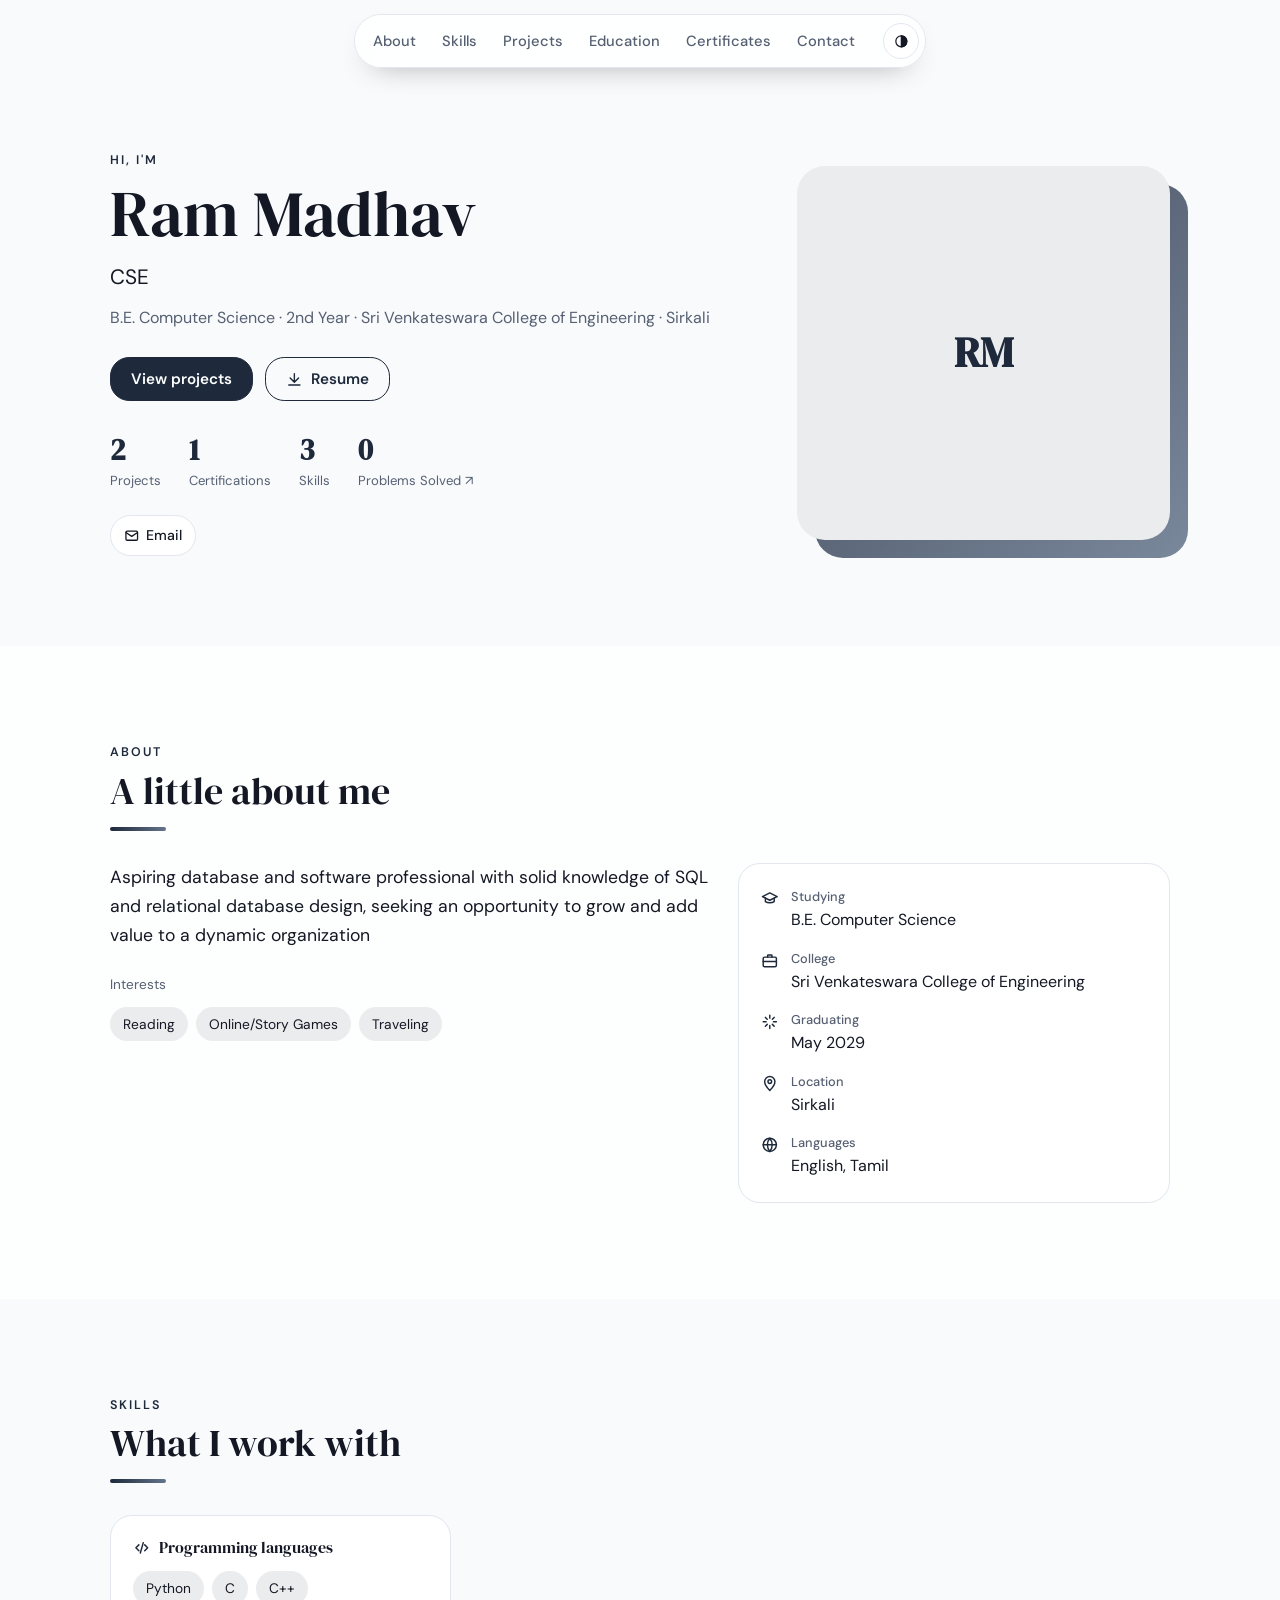
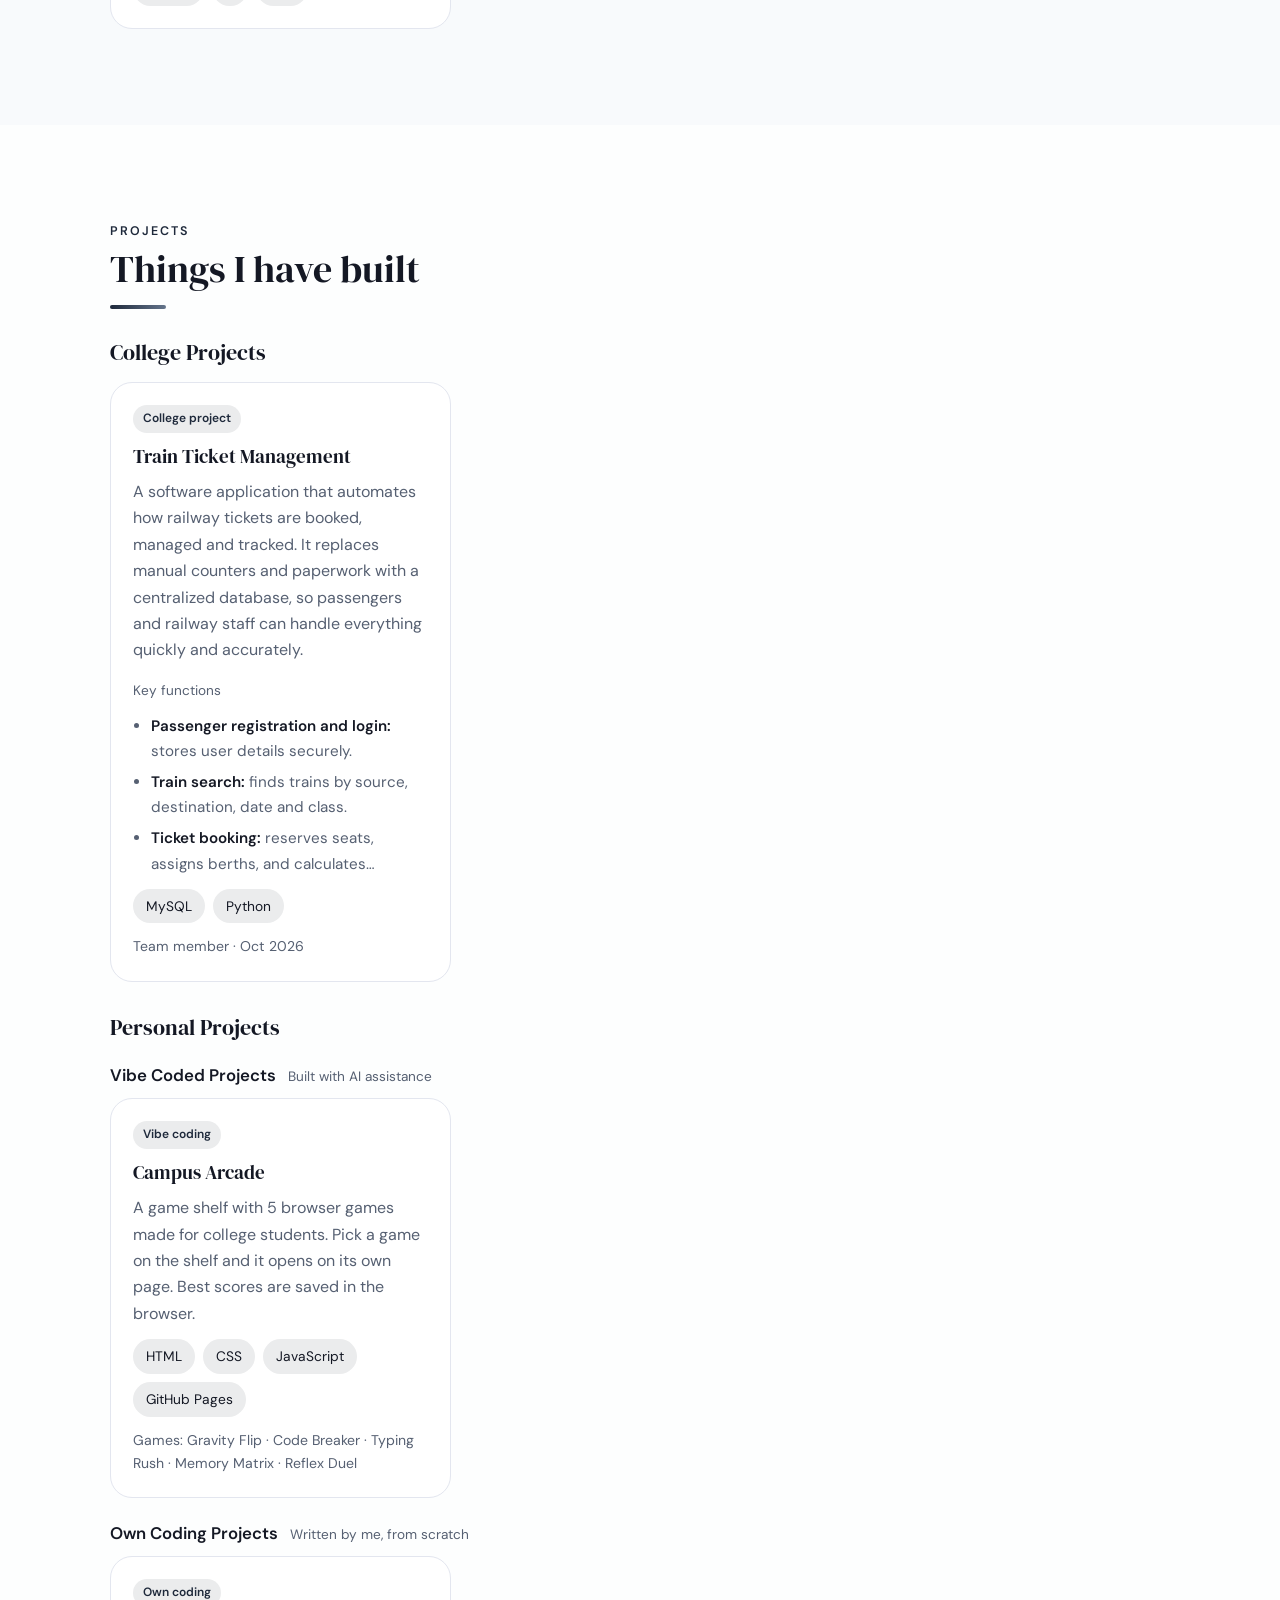
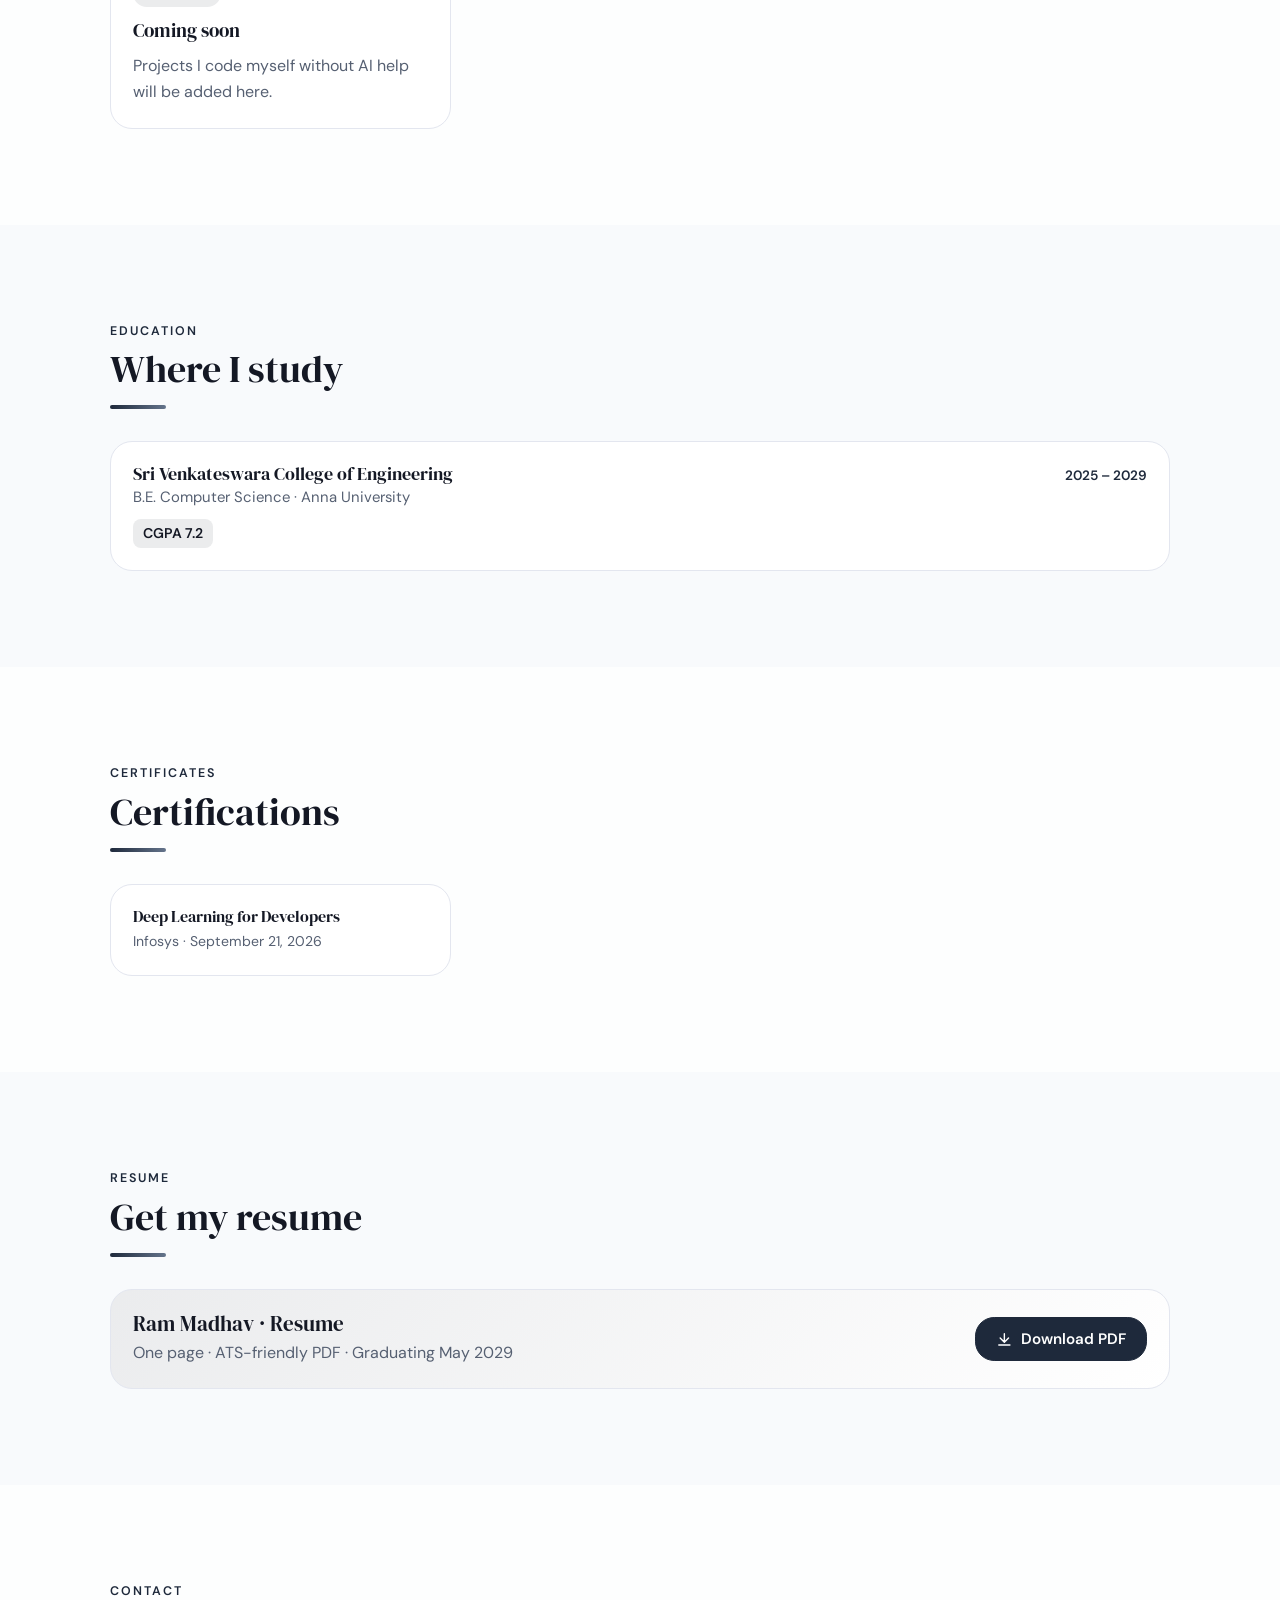
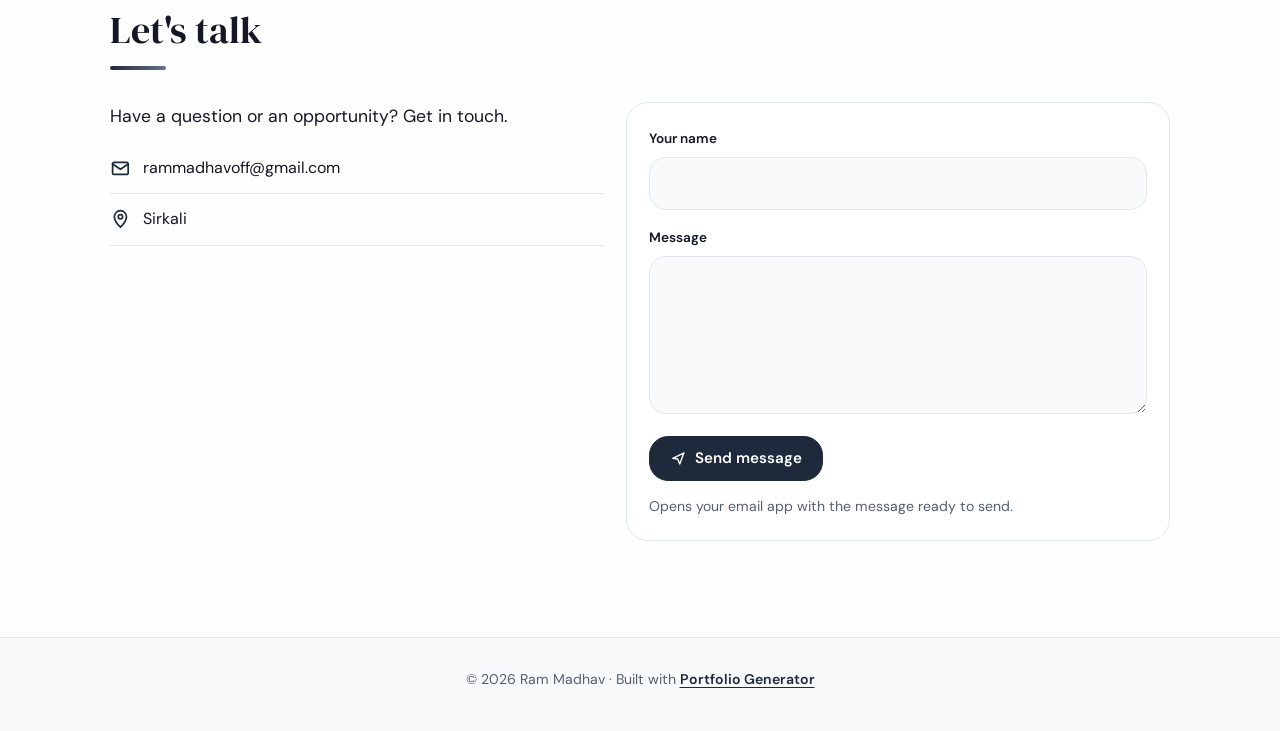
==== commit 92faaa4d: "Add files via upload" ====
--- a/index.html
+++ b/index.html
@@ -21,7 +21,7 @@
 </head>
 <body class="L-split N-pill A-tilt F-classic">
 <header class="nav" id="nav"><a class="brand" href="#home">Ram Madhav</a><nav class="links" aria-label="Sections"><a href="#about"><svg class="i" viewBox="0 0 24 24" aria-hidden="true"><circle cx="12" cy="8" r="4"/><path d="M4 21c1.5-4 4.5-6 8-6s6.5 2 8 6"/></svg><span>About</span></a><a href="#skills"><svg class="i" viewBox="0 0 24 24" aria-hidden="true"><path d="M12 3v4M12 17v4M3 12h4M17 12h4M6 6l2.5 2.5M15.5 15.5L18 18M18 6l-2.5 2.5M8.5 15.5L6 18"/></svg><span>Skills</span></a><a href="#projects"><svg class="i" viewBox="0 0 24 24" aria-hidden="true"><path d="M3 7a2 2 0 0 1 2-2h4l2 2h8a2 2 0 0 1 2 2v8a2 2 0 0 1-2 2H5a2 2 0 0 1-2-2z"/></svg><span>Projects</span></a><a href="#education"><svg class="i" viewBox="0 0 24 24" aria-hidden="true"><path d="M2 9l10-5 10 5-10 5z"/><path d="M6 11v5c3 2 9 2 12 0v-5"/></svg><span>Education</span></a><a href="#certifications"><svg class="i" viewBox="0 0 24 24" aria-hidden="true"><circle cx="12" cy="9" r="6"/><path d="M8.5 14L7 22l5-3 5 3-1.5-8"/></svg><span>Certificates</span></a><a href="#contact"><svg class="i" viewBox="0 0 24 24" aria-hidden="true"><rect x="3" y="5" width="18" height="14" rx="2"/><path d="M3 7l9 6 9-6"/></svg><span>Contact</span></a></nav><div class="tools"><button class="ib tt" id="themeToggle" type="button" aria-label="Switch light or dark mode" title="Light / dark"><svg class="i" viewBox="0 0 24 24" aria-hidden="true"><circle cx="12" cy="12" r="9"/><path d="M12 3a9 9 0 0 1 0 18z" fill="currentColor"/></svg></button><button class="ib burger" id="burger" type="button" aria-label="Open menu" aria-expanded="false"><svg class="i" viewBox="0 0 24 24" aria-hidden="true"><path d="M4 7h16M4 12h16M4 17h16"/></svg></button></div></header>
-<section id="home" class="hero"><div class="wrap hero-inner"><div class="hero-photo rv"><span class="initials">RM</span></div><div class="hero-text rv"><p class="eyebrow">Hi, I'm</p><h1>Ram Madhav</h1><p class="headline">CSE</p><p class="meta">B.E. Computer Science · 2nd Year · Sri Venkateswara College of Engineering · Sirkali</p><div class="ctas"><a class="btn primary" href="#projects">View projects</a><a class="btn ghost" href="assets/resume/Ram_Madhav_Resume.pdf" download><svg class="i" viewBox="0 0 24 24" aria-hidden="true"><path d="M12 4v12M6 10l6 6 6-6M4 20h16"/></svg>Resume</a></div></div><div class="hero-stats rv"><div class="stat"><b>2</b><span>Projects</span></div><div class="stat"><b>1</b><span>Certifications</span></div><div class="stat"><b>3</b><span>Skills</span></div></div><div class="hero-social rv"><a class="social" href="mailto:rammadhavoff@gmail.com" aria-label="Email"><svg class="i" viewBox="0 0 24 24" aria-hidden="true"><rect x="3" y="5" width="18" height="14" rx="2"/><path d="M3 7l9 6 9-6"/></svg><span>Email</span></a></div></div></section>
+<section id="home" class="hero"><div class="wrap hero-inner"><div class="hero-photo rv"><span class="initials">RM</span></div><div class="hero-text rv"><p class="eyebrow">Hi, I'm</p><h1>Ram Madhav</h1><p class="headline">CSE</p><p class="meta">B.E. Computer Science · 2nd Year · Sri Venkateswara College of Engineering · Sirkali</p><div class="ctas"><a class="btn primary" href="#projects">View projects</a><a class="btn ghost" href="assets/resume/Ram_Madhav_Resume.pdf" download><svg class="i" viewBox="0 0 24 24" aria-hidden="true"><path d="M12 4v12M6 10l6 6 6-6M4 20h16"/></svg>Resume</a></div></div><div class="hero-stats rv"><div class="stat"><b>2</b><span>Projects</span></div><div class="stat"><b>1</b><span>Certifications</span></div><div class="stat"><b>3</b><span>Skills</span></div><div class="stat solved" id="solved"><button class="solved-btn" id="solvedBtn" type="button" aria-haspopup="true" aria-expanded="false" aria-controls="solvedMenu" title="View my coding profiles"><b id="solvedTotal">0</b><span>Problems Solved</span></button><div class="solved-menu" id="solvedMenu" role="menu" hidden><a role="menuitem" class="solved-row" href="https://www.geeksforgeeks.org/profile/rammadh0cy7?tab=activity" target="_blank" rel="noopener" data-count="0"><span>GeeksforGeeks</span><b>0</b></a><a role="menuitem" class="solved-row" href="https://leetcode.com/u/rammadhavoff/" target="_blank" rel="noopener" data-count="0"><span>LeetCode</span><b>0</b></a></div></div></div><div class="hero-social rv"><a class="social" href="mailto:rammadhavoff@gmail.com" aria-label="Email"><svg class="i" viewBox="0 0 24 24" aria-hidden="true"><rect x="3" y="5" width="18" height="14" rx="2"/><path d="M3 7l9 6 9-6"/></svg><span>Email</span></a></div></div></section>
 <main class="content">
 <section id="about" class="sec"><div class="wrap"><div class="sh rv"><p class="eyebrow">About</p><h2>A little about me</h2></div><div class="sb"><div class="about"><div class="rv"><p class="lead">Aspiring database and software professional with solid knowledge of SQL and relational database design, seeking an opportunity to grow and add value to a dynamic organization</p><p class="label">Interests</p><ul class="chips"><li>Reading</li><li>Online/Story Games</li><li>Traveling</li></ul></div><div class="card facts rv"><div class="fact"><svg class="i" viewBox="0 0 24 24" aria-hidden="true"><path d="M2 9l10-5 10 5-10 5z"/><path d="M6 11v5c3 2 9 2 12 0v-5"/></svg><div><b>Studying</b>B.E. Computer Science</div></div><div class="fact"><svg class="i" viewBox="0 0 24 24" aria-hidden="true"><rect x="3" y="7" width="18" height="13" rx="2"/><path d="M9 7V5a1 1 0 0 1 1-1h4a1 1 0 0 1 1 1v2M3 13h18"/></svg><div><b>College</b>Sri Venkateswara College of Engineering</div></div><div class="fact"><svg class="i" viewBox="0 0 24 24" aria-hidden="true"><path d="M12 3v4M12 17v4M3 12h4M17 12h4M6 6l2.5 2.5M15.5 15.5L18 18M18 6l-2.5 2.5M8.5 15.5L6 18"/></svg><div><b>Graduating</b>May 2029</div></div><div class="fact"><svg class="i" viewBox="0 0 24 24" aria-hidden="true"><path d="M12 21s-7-6.5-7-12a7 7 0 0 1 14 0c0 5.5-7 12-7 12z"/><circle cx="12" cy="9" r="2.5"/></svg><div><b>Location</b>Sirkali</div></div><div class="fact"><svg class="i" viewBox="0 0 24 24" aria-hidden="true"><circle cx="12" cy="12" r="9"/><path d="M3 12h18M12 3a14 14 0 0 1 0 18M12 3a14 14 0 0 0 0 18"/></svg><div><b>Languages</b>English, Tamil</div></div></div></div></div></div></section>
 <section id="skills" class="sec"><div class="wrap"><div class="sh rv"><p class="eyebrow">Skills</p><h2>What I work with</h2></div><div class="sb"><div class="skillgroups"><div class="card rv"><h3><svg class="i" viewBox="0 0 24 24" aria-hidden="true"><path d="M8 8l-4 4 4 4M16 8l4 4-4 4M14 5l-4 14"/></svg>Programming languages</h3><ul class="chips"><li>Python</li><li>C</li><li>C++</li></ul></div></div></div></div></section>
--- a/css/style.css
+++ b/css/style.css
@@ -179,3 +179,15 @@
 .psub span{font-weight:400;font-size:.85rem;color:var(--muted);margin-left:8px}
 .plist{margin:0;padding-left:18px;display:grid;gap:6px;font-size:.95rem}
 .plist b{color:var(--text);font-weight:600}
+
+/* Problems solved stat */
+.stat.solved{position:relative}
+.solved-btn{all:unset;cursor:pointer;display:block;border-radius:8px}
+.solved-btn:hover b,.solved-btn:focus-visible b{text-decoration:underline;text-underline-offset:4px}
+.solved-btn:focus-visible{outline:2px solid var(--accent);outline-offset:4px}
+.solved-btn span::after{content:" \2197"}
+.solved-menu{position:absolute;left:0;top:calc(100% + 10px);z-index:20;min-width:210px;padding:6px;border-radius:12px;border:1px solid var(--line);background:var(--surface);box-shadow:0 10px 30px rgba(0,0,0,.15)}
+.solved-menu[hidden]{display:none}
+.solved-row{display:flex;justify-content:space-between;gap:16px;padding:10px 12px;border-radius:8px;font-size:.9rem}
+.solved-row:hover{background:var(--soft);color:var(--accent)}
+.solved-row b{display:inline;font-size:.9rem;color:var(--accent);font-family:inherit}
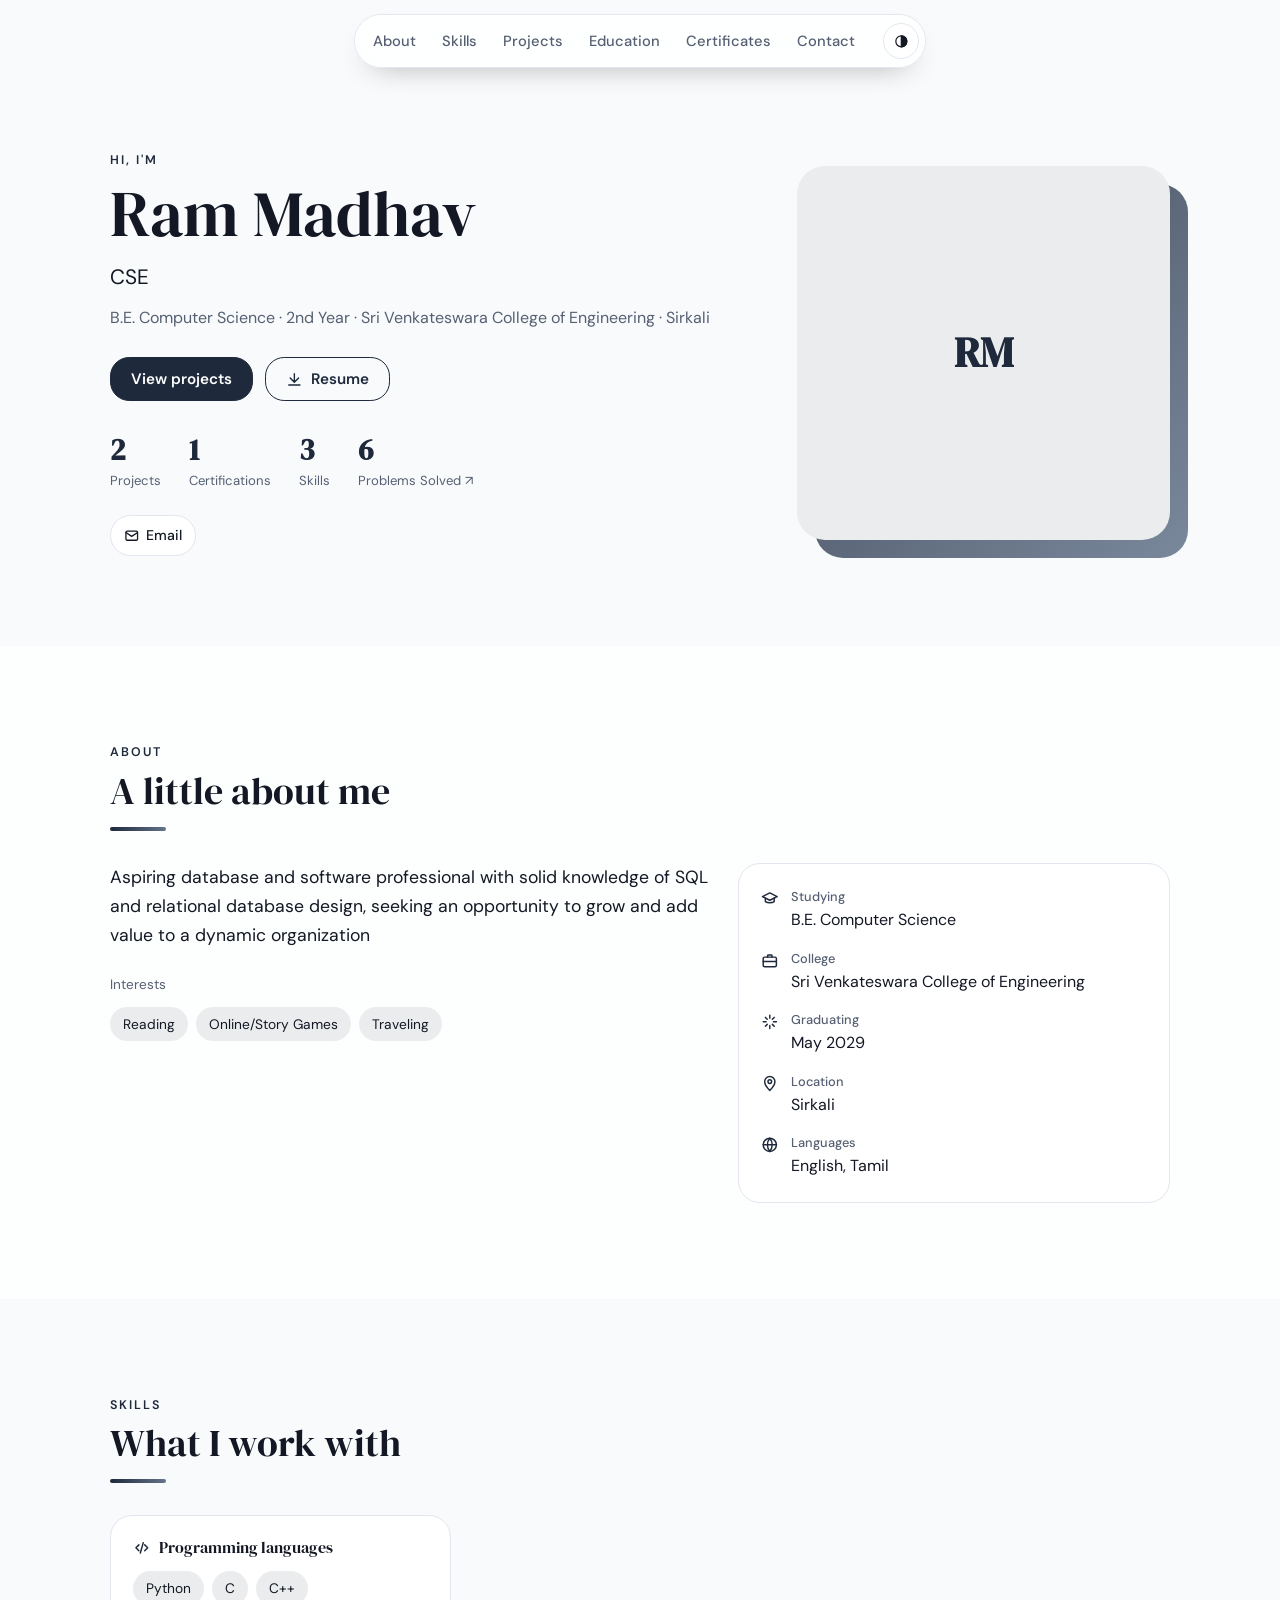
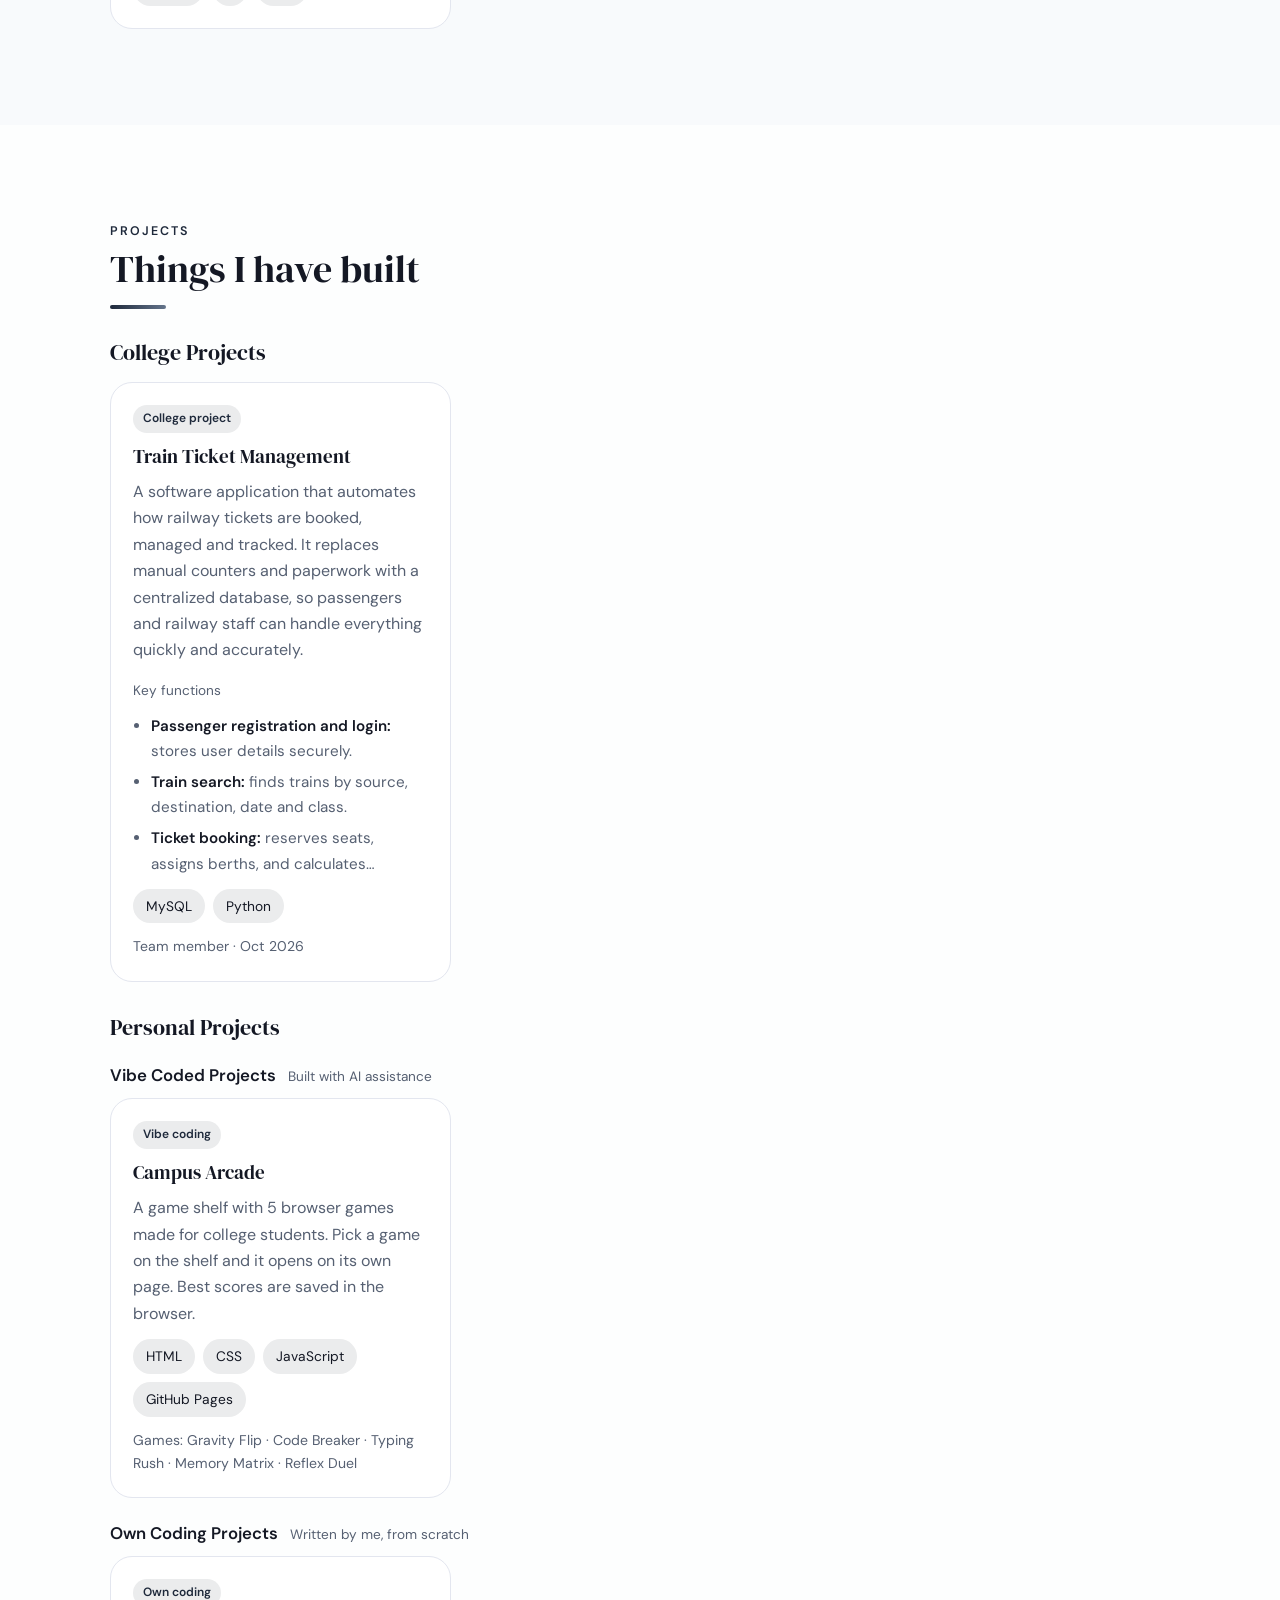
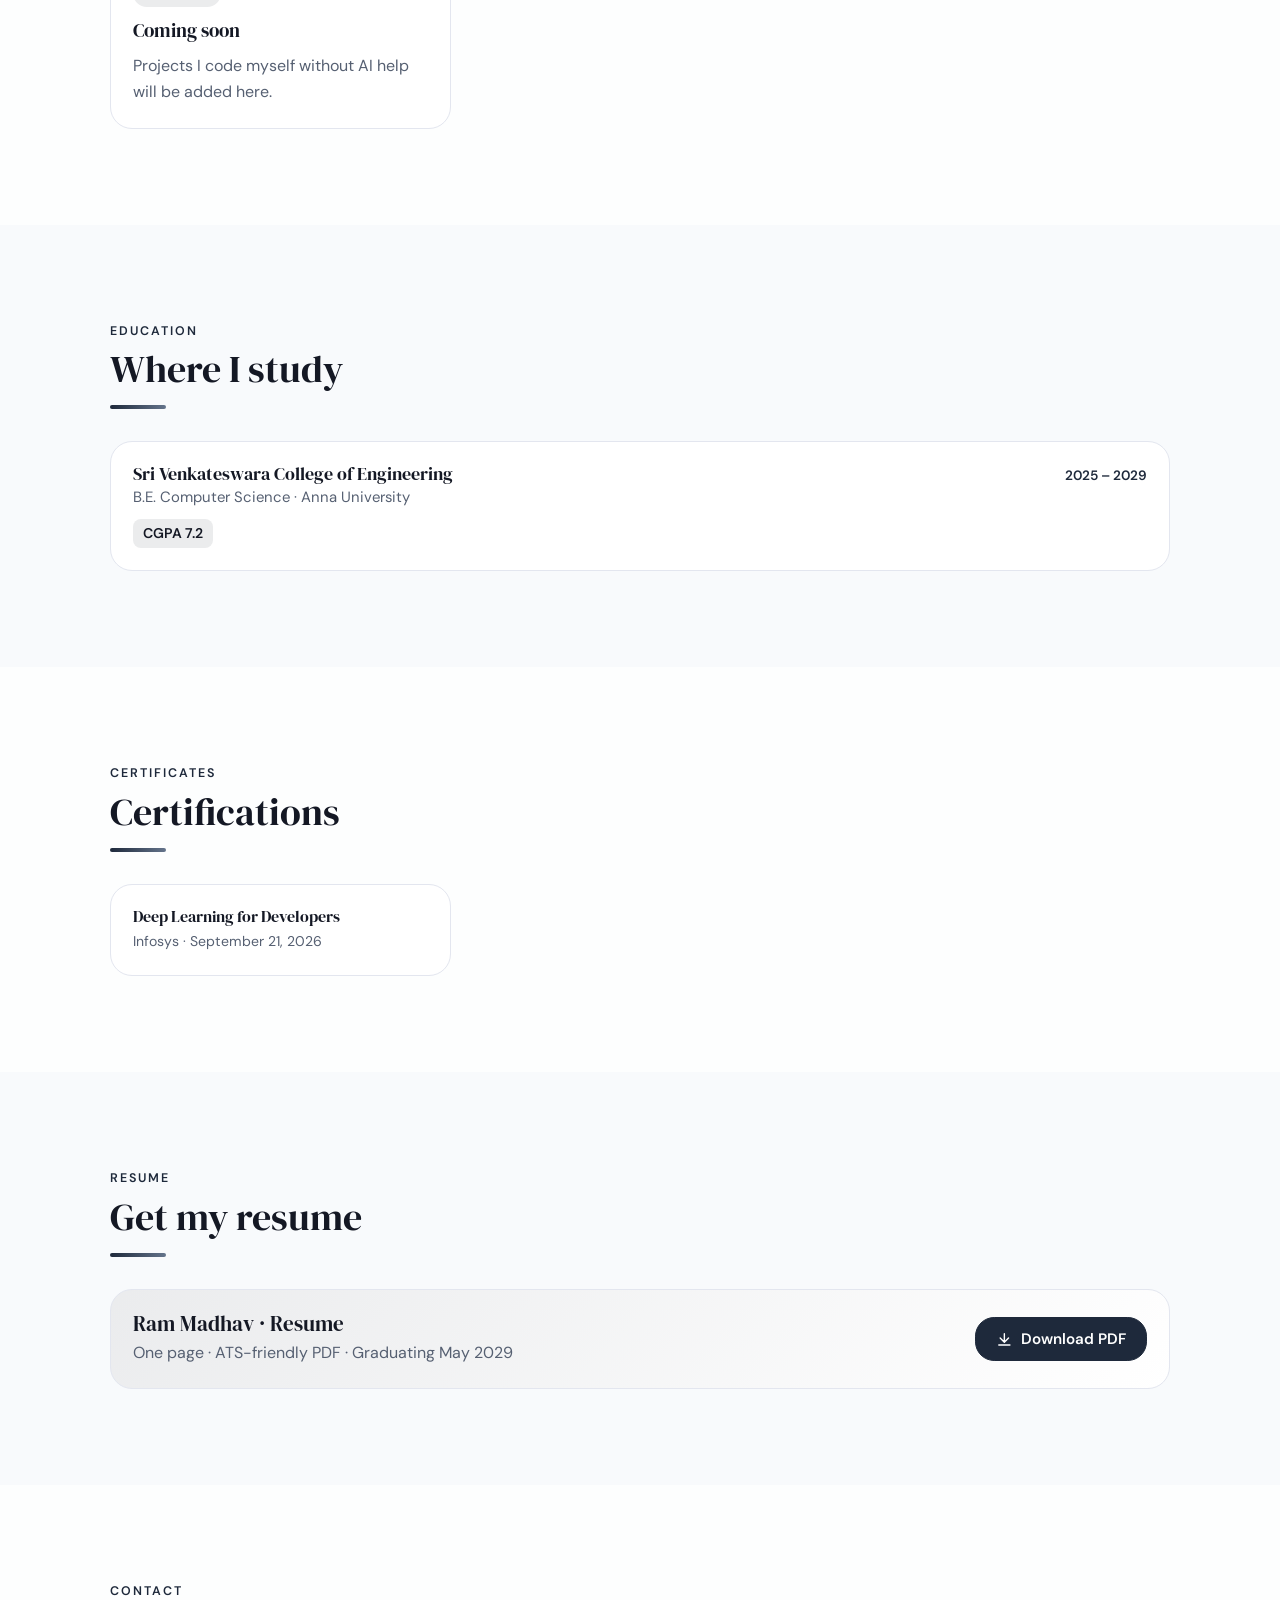
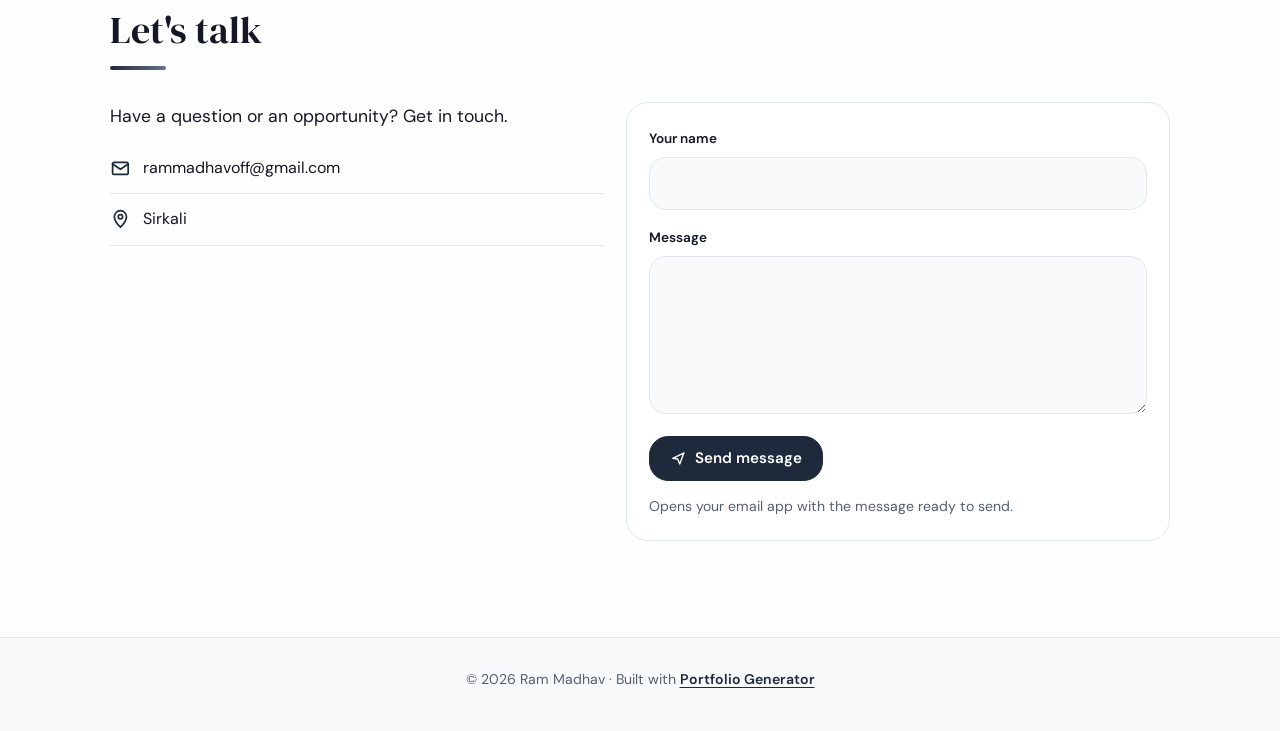
==== commit c20fe21c: "Add files via upload" ====
--- a/index.html
+++ b/index.html
@@ -21,7 +21,7 @@
 </head>
 <body class="L-split N-pill A-tilt F-classic">
 <header class="nav" id="nav"><a class="brand" href="#home">Ram Madhav</a><nav class="links" aria-label="Sections"><a href="#about"><svg class="i" viewBox="0 0 24 24" aria-hidden="true"><circle cx="12" cy="8" r="4"/><path d="M4 21c1.5-4 4.5-6 8-6s6.5 2 8 6"/></svg><span>About</span></a><a href="#skills"><svg class="i" viewBox="0 0 24 24" aria-hidden="true"><path d="M12 3v4M12 17v4M3 12h4M17 12h4M6 6l2.5 2.5M15.5 15.5L18 18M18 6l-2.5 2.5M8.5 15.5L6 18"/></svg><span>Skills</span></a><a href="#projects"><svg class="i" viewBox="0 0 24 24" aria-hidden="true"><path d="M3 7a2 2 0 0 1 2-2h4l2 2h8a2 2 0 0 1 2 2v8a2 2 0 0 1-2 2H5a2 2 0 0 1-2-2z"/></svg><span>Projects</span></a><a href="#education"><svg class="i" viewBox="0 0 24 24" aria-hidden="true"><path d="M2 9l10-5 10 5-10 5z"/><path d="M6 11v5c3 2 9 2 12 0v-5"/></svg><span>Education</span></a><a href="#certifications"><svg class="i" viewBox="0 0 24 24" aria-hidden="true"><circle cx="12" cy="9" r="6"/><path d="M8.5 14L7 22l5-3 5 3-1.5-8"/></svg><span>Certificates</span></a><a href="#contact"><svg class="i" viewBox="0 0 24 24" aria-hidden="true"><rect x="3" y="5" width="18" height="14" rx="2"/><path d="M3 7l9 6 9-6"/></svg><span>Contact</span></a></nav><div class="tools"><button class="ib tt" id="themeToggle" type="button" aria-label="Switch light or dark mode" title="Light / dark"><svg class="i" viewBox="0 0 24 24" aria-hidden="true"><circle cx="12" cy="12" r="9"/><path d="M12 3a9 9 0 0 1 0 18z" fill="currentColor"/></svg></button><button class="ib burger" id="burger" type="button" aria-label="Open menu" aria-expanded="false"><svg class="i" viewBox="0 0 24 24" aria-hidden="true"><path d="M4 7h16M4 12h16M4 17h16"/></svg></button></div></header>
-<section id="home" class="hero"><div class="wrap hero-inner"><div class="hero-photo rv"><span class="initials">RM</span></div><div class="hero-text rv"><p class="eyebrow">Hi, I'm</p><h1>Ram Madhav</h1><p class="headline">CSE</p><p class="meta">B.E. Computer Science · 2nd Year · Sri Venkateswara College of Engineering · Sirkali</p><div class="ctas"><a class="btn primary" href="#projects">View projects</a><a class="btn ghost" href="assets/resume/Ram_Madhav_Resume.pdf" download><svg class="i" viewBox="0 0 24 24" aria-hidden="true"><path d="M12 4v12M6 10l6 6 6-6M4 20h16"/></svg>Resume</a></div></div><div class="hero-stats rv"><div class="stat"><b>2</b><span>Projects</span></div><div class="stat"><b>1</b><span>Certifications</span></div><div class="stat"><b>3</b><span>Skills</span></div><div class="stat solved" id="solved"><button class="solved-btn" id="solvedBtn" type="button" aria-haspopup="true" aria-expanded="false" aria-controls="solvedMenu" title="View my coding profiles"><b id="solvedTotal">0</b><span>Problems Solved</span></button><div class="solved-menu" id="solvedMenu" role="menu" hidden><a role="menuitem" class="solved-row" href="https://www.geeksforgeeks.org/profile/rammadh0cy7?tab=activity" target="_blank" rel="noopener" data-count="0"><span>GeeksforGeeks</span><b>0</b></a><a role="menuitem" class="solved-row" href="https://leetcode.com/u/rammadhavoff/" target="_blank" rel="noopener" data-count="0"><span>LeetCode</span><b>0</b></a></div></div></div><div class="hero-social rv"><a class="social" href="mailto:rammadhavoff@gmail.com" aria-label="Email"><svg class="i" viewBox="0 0 24 24" aria-hidden="true"><rect x="3" y="5" width="18" height="14" rx="2"/><path d="M3 7l9 6 9-6"/></svg><span>Email</span></a></div></div></section>
+<section id="home" class="hero"><div class="wrap hero-inner"><div class="hero-photo rv"><span class="initials">RM</span></div><div class="hero-text rv"><p class="eyebrow">Hi, I'm</p><h1>Ram Madhav</h1><p class="headline">CSE</p><p class="meta">B.E. Computer Science · 2nd Year · Sri Venkateswara College of Engineering · Sirkali</p><div class="ctas"><a class="btn primary" href="#projects">View projects</a><a class="btn ghost" href="assets/resume/Ram_Madhav_Resume.pdf" download><svg class="i" viewBox="0 0 24 24" aria-hidden="true"><path d="M12 4v12M6 10l6 6 6-6M4 20h16"/></svg>Resume</a></div></div><div class="hero-stats rv"><div class="stat"><b>2</b><span>Projects</span></div><div class="stat"><b>1</b><span>Certifications</span></div><div class="stat"><b>3</b><span>Skills</span></div><div class="stat solved" id="solved"><button class="solved-btn" id="solvedBtn" type="button" aria-haspopup="true" aria-expanded="false" aria-controls="solvedMenu" title="View my coding profiles"><b id="solvedTotal">6</b><span>Problems Solved</span></button><div class="solved-menu" id="solvedMenu" role="menu" hidden><a role="menuitem" class="solved-row" href="https://www.geeksforgeeks.org/profile/rammadh0cy7?tab=activity" target="_blank" rel="noopener" data-count="3"><span>GeeksforGeeks</span><b>3</b></a><a role="menuitem" class="solved-row" href="https://leetcode.com/u/rammadhavoff/" target="_blank" rel="noopener" data-count="3"><span>LeetCode</span><b>3</b></a></div></div></div><div class="hero-social rv"><a class="social" href="mailto:rammadhavoff@gmail.com" aria-label="Email"><svg class="i" viewBox="0 0 24 24" aria-hidden="true"><rect x="3" y="5" width="18" height="14" rx="2"/><path d="M3 7l9 6 9-6"/></svg><span>Email</span></a></div></div></section>
 <main class="content">
 <section id="about" class="sec"><div class="wrap"><div class="sh rv"><p class="eyebrow">About</p><h2>A little about me</h2></div><div class="sb"><div class="about"><div class="rv"><p class="lead">Aspiring database and software professional with solid knowledge of SQL and relational database design, seeking an opportunity to grow and add value to a dynamic organization</p><p class="label">Interests</p><ul class="chips"><li>Reading</li><li>Online/Story Games</li><li>Traveling</li></ul></div><div class="card facts rv"><div class="fact"><svg class="i" viewBox="0 0 24 24" aria-hidden="true"><path d="M2 9l10-5 10 5-10 5z"/><path d="M6 11v5c3 2 9 2 12 0v-5"/></svg><div><b>Studying</b>B.E. Computer Science</div></div><div class="fact"><svg class="i" viewBox="0 0 24 24" aria-hidden="true"><rect x="3" y="7" width="18" height="13" rx="2"/><path d="M9 7V5a1 1 0 0 1 1-1h4a1 1 0 0 1 1 1v2M3 13h18"/></svg><div><b>College</b>Sri Venkateswara College of Engineering</div></div><div class="fact"><svg class="i" viewBox="0 0 24 24" aria-hidden="true"><path d="M12 3v4M12 17v4M3 12h4M17 12h4M6 6l2.5 2.5M15.5 15.5L18 18M18 6l-2.5 2.5M8.5 15.5L6 18"/></svg><div><b>Graduating</b>May 2029</div></div><div class="fact"><svg class="i" viewBox="0 0 24 24" aria-hidden="true"><path d="M12 21s-7-6.5-7-12a7 7 0 0 1 14 0c0 5.5-7 12-7 12z"/><circle cx="12" cy="9" r="2.5"/></svg><div><b>Location</b>Sirkali</div></div><div class="fact"><svg class="i" viewBox="0 0 24 24" aria-hidden="true"><circle cx="12" cy="12" r="9"/><path d="M3 12h18M12 3a14 14 0 0 1 0 18M12 3a14 14 0 0 0 0 18"/></svg><div><b>Languages</b>English, Tamil</div></div></div></div></div></div></section>
 <section id="skills" class="sec"><div class="wrap"><div class="sh rv"><p class="eyebrow">Skills</p><h2>What I work with</h2></div><div class="sb"><div class="skillgroups"><div class="card rv"><h3><svg class="i" viewBox="0 0 24 24" aria-hidden="true"><path d="M8 8l-4 4 4 4M16 8l4 4-4 4M14 5l-4 14"/></svg>Programming languages</h3><ul class="chips"><li>Python</li><li>C</li><li>C++</li></ul></div></div></div></div></section>
